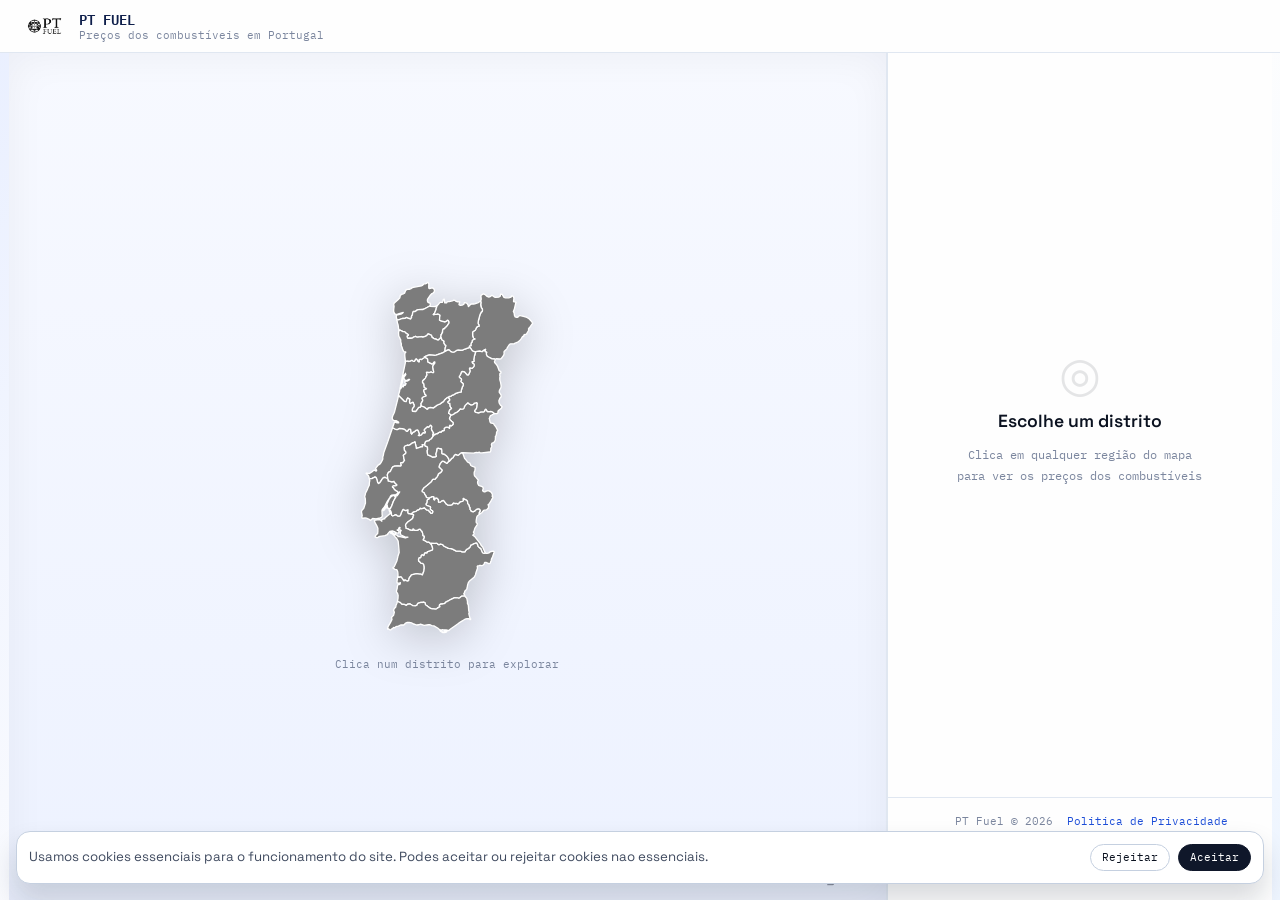
==== index.html @ a6dcde68 "feat: enhance panel title with additional metadata and improved layout" ====
<!DOCTYPE html>
<html class="no-js" lang="pt">

<head>
    <meta charset="utf-8" />
    <title>PT Fuel - Precos dos Combustiveis em Portugal</title>
    <meta name="description"
        content="Compara precos de combustiveis por distrito, concelho, marca e tipo de combustivel em Portugal. Dados oficiais, filtros rapidos e pesquisa simples." />
    <meta name="keywords"
        content="precos combustiveis portugal, gasoleo, gasolina, GPL, postos de abastecimento, distritos portugal" />
    <meta name="author" content="PT Fuel" />
    <meta name="viewport" content="width=device-width, initial-scale=1" />
    <meta name="robots" content="index,follow,max-image-preview:large" />
    <link rel="canonical" href="https://ptfuel.pt/" />

    <meta property="og:type" content="website" />
    <meta property="og:locale" content="pt_PT" />
    <meta property="og:title" content="PT Fuel - Precos dos Combustiveis em Portugal" />
    <meta property="og:description"
        content="Pesquisa e compara precos de combustiveis em Portugal por distrito, concelho, marca e tipo de combustivel." />
    <meta property="og:url" content="https://ptfuel.pt/" />
    <meta property="og:site_name" content="PT Fuel" />
    <meta property="og:image" content="https://ptfuel.pt/img/logo.png" />
    <meta name="twitter:card" content="summary_large_image" />
    <meta name="twitter:title" content="PT Fuel - Precos dos Combustiveis em Portugal" />
    <meta name="twitter:description"
        content="Compara precos de combustiveis em Portugal com filtros por distrito, concelho, marca e tipo." />
    <meta name="twitter:image" content="https://ptfuel.pt/img/logo.png" />

    <link rel="manifest" href="site.webmanifest" />
    <link rel="apple-touch-icon" href="icon.png" />
    <link rel="icon" type="image/png" sizes="32x32" href="img/logo.png" />
    <link rel="shortcut icon" href="img/logo.png" />
    <!-- Place favicon.ico in the root directory -->

    <link rel="stylesheet" href="css/normalize.css" />
    <link rel="stylesheet" href="css/main.css" />
    <link rel="stylesheet" href="css/app.css" />
    <link rel="preconnect" href="https://fonts.googleapis.com">
    <link rel="preconnect" href="https://fonts.gstatic.com" crossorigin>
    <link
        href="https://fonts.googleapis.com/css2?family=Space+Grotesk:wght@400;500;600;700&family=IBM+Plex+Mono:wght@400;500;600&display=swap"
        rel="stylesheet">
    <meta name="theme-color" content="#0f172a" />

    <script type="application/ld+json">
        {
            "@context": "https://schema.org",
            "@type": "WebSite",
            "name": "PT Fuel",
            "url": "https://ptfuel.pt/",
            "inLanguage": "pt-PT",
            "description": "Comparador de precos de combustiveis em Portugal"
        }
    </script>

    <!-- Google AdSense -->
    <script async src="https://pagead2.googlesyndication.com/pagead/js/adsbygoogle.js?client=ca-pub-1601336674013871"
        crossorigin="anonymous"></script>

    <!-- Google Analytics 4 -->
    <script async src="https://www.googletagmanager.com/gtag/js?id=G-LFE3L60B2Q"></script>
    <script>
        window.dataLayer = window.dataLayer || [];
        function gtag() { dataLayer.push(arguments); }
        gtag('js', new Date());
        gtag('config', 'G-LFE3L60B2Q');
    </script>

    <!-- SEO: Additional Meta Tags -->
    <meta name="language" content="Portuguese" />
    <meta name="revisit-after" content="7 days" />
    <meta name="og:type" content="website" />
    <meta name="apple-mobile-web-app-capable" content="yes" />
    <meta name="apple-mobile-web-app-status-bar-style" content="black-translucent" />

    <!-- Performance: DNS Prefetch -->
    <link rel="dns-prefetch" href="https://www.google-analytics.com" />
    <link rel="dns-prefetch" href="https://pagead2.googlesyndication.com" />
</head>

<body>
    <!-- WebApp -->


    <div class="container">
        <header class="site-header">
            <img class="brand-logo" src="img/logo.png" alt="PT Fuel">
            <div class="site-identity">
                <span class="site-name">PT FUEL</span>
                <span class="site-sub">Preços dos combustíveis em Portugal</span>
            </div>
        </header>
        <div id="app">

            <div id="tuga">


                <svg id="meuSVG" baseProfile="tiny" fill="#7c7c7c" stroke="#ffffff" stroke-linecap="round"
                    stroke-linejoin="round" stroke-width="1" version="1.2" viewBox="615 0 580 277"
                    xmlns="http://www.w3.org/2000/svg">
                    <path
                        d="M894.4 192.8l-0.2 0.5-0.4-0.3 0.1-0.4 0.3 0 0.2 0.2z m11.5-14.5l1.6 0.3 0.3 0.2 0.1 0.5-0.5 0.8 0.1 0.3-0.1 0.7-0.3 0.5-0.7 0.7-3.3 2.4-1.4 1.8 0 0.9 0.2 0.3 0.1 0.4 0.2 1.3 1.2 0.1 1.5 0.9 1.2 0.2 1 0.3 0.2-0.1 0.1-0.3-0.2-0.6 0.2-0.1 0.3 0 0.3 0.2 0.1 0.3 0.6 0.5 0.5 0.1 1.2 0 0.5-0.2 1-0.6 0.7-0.2 0.3 0.2 0.8 1 0.5 0.5 0.2 0.3 0.1 0.5 0.5 1.4 0 0.3-0.1 0.2 0 0.3 0.2 0.3 0.5 0.2 0.3 0.2 0.2 0.4-0.1 0.9-0.7 1.2 0 0.4 0.3 0.1 0.8 0.3 0.6 0.5 0.8 0.5 0.8 0.2 0.3-0.1 0.8 0.3 1.5 1.2 0.9 2.1 0.3 1.3 0 0.8-0.2 0.6-1.4 0.4-0.7 0.3-1.4 0.4-0.3 0.1-0.1 0.6-0.3 0.4-1.4-0.1-0.3 0.3-0.2 0.3 0 0.4-0.3 0.9-0.2 0.1-0.4-0.1-0.2-0.2-0.4-0.2-0.3 0.1-0.3 0.2-0.2 0.1-0.1 0.3-0.1 0.7-0.2 0.5-0.2 0.3-0.2 0.1-0.5-0.2-0.2 0-0.3 0.4-0.4 1.3 0.1 0.6 0.2 0.5 0.8 0.6 0.6 0.7 0.5 0.3 0.5 0.1 0.5 0 0.5 0.4 0.3 0.5 0.3 1.1 0.1 1.5-0.3 2.2-0.5 1.4-0.1 0.3-0.6 1.4-1.1-0.6-0.2-0.1-1.1 0-1.7-0.3-3.6 0.7-0.6 0.3-0.4 0.4-0.3 0.7-0.7 0.7-0.2 0.4-0.4 1.1-0.1 0.8-0.2 0.3-0.7 0.3-0.4-0.1-0.7-0.3-0.6-0.4-0.3 0-0.3 0.1-0.3 0.5-0.2 0-0.2-0.2-0.4-0.7-1-1.3-0.4-0.6-0.7-0.3-0.6 0.3-0.3 0.2-0.3 0-0.2-0.2-0.2-0.3-0.4-0.4 0.2-0.9-0.1-1.7-0.2-1.2-0.7-1.3-1.3-0.2-1.6-1 0.2-0.5 0.6-0.3 0.3-0.3 2-4.5 0.8-3.6 0.9-2.7-0.2-2.7-0.3-3.2-0.3-2.8-1.1-2-1-1.1-1.2-1.5-1.5-1.2-1.1-0.4 0.6-0.7 0.9 0.4 1.5 1.3 1.8 0.6 0.9 0.5 0 0.7 1.7-0.1 4 1.1 2-0.6-1.2-0.1-1.1-0.2-2.9-1.4-0.3-0.5-0.3-0.7 0-0.7 0-0.6 0.2-0.5 0.4-0.2 0-0.4-0.6-0.2-0.4-0.6-0.1-0.7 0.3-0.6-0.7-0.1-0.7 1.6-0.8 0.3 0 0.3 0.8 0.1 0.5 0.7 0 0.9-0.4 0.4-0.9-0.1-0.8-0.2-1.4-0.8-1.5-0.5-2 0.4-1.8 2 0.3 0.3-2.2 0.9-3.9 0.5-0.8 0.3-0.6 0.5-0.8 0.2-1-0.3-0.2 0-0.1-0.3 0-0.4 0.1-0.3 0.5-0.6 1.2-1.2 0.2-1.6 0-2.4-1-2.3-1.2-2-0.5-1.5 0.7-0.4 1.8-0.2 1.7-0.2 0.9 0.5 0.4 0.6 0.2 0-0.2-1 0.6-0.3 1.2-0.4 0.6 0 0-0.4 0.6-0.7 0.7-0.6 1.1-0.9 1.4-1.2 0.4-0.4 0.2 0 0.4-0.2 0.4 0.1-0.1 0.6 0.2 0.8 0.4 0.3 0.3 0.2 0.5-0.1 0.8-0.3 0.4-0.3 0.7-0.1 0.4 0 0.3 0.2 0.4 0.5 1.1 0.4 0.3 0 0.7-0.2 0.6-0.8 0.1-0.4 0.5-1.4 1.1-2.3 0.3-0.1 1 0.6 1.1 0.4 0.7-0.4 0.7-0.3 0.2 0.1-0.1 1.4 0 0.4 0 0.5 0.5 0.5 0.5 0.1 0.3 0 1.1 0.2z"
                        id="Setúbal" name="Setúbal">
                    </path>
                    <path
                        d="M913.7 95.4l-0.4 0.4 0 0.4-0.4 0.6-0.9 0-0.3 0.1-0.3 0.4-0.2 0.4-0.9 1.1-0.2 0.5-0.7 0.6-2.3-0.2-0.3-0.4 0-0.3 0-0.5 0.1-0.5 0.3-0.8 0.2-0.3 0.5-0.5 0.1-0.1 0.2-0.8 0-0.3 0-0.4-0.5-0.9-0.2-1-0.4 0-0.7 0.3-0.6 0.4-0.4 0.2-0.3-0.1-0.3-0.4-0.1-0.9 0-0.5 0.2-1.3-1.5-1.1-0.9 1.4-0.1 0.8-0.3 0.6-1.4-0.2-4.4-4.5 0-0.1 0.1-0.7 0.7-2.4 0.5-3.1 0.4-0.3 0 1.1 0 0.4 0.8-1.4 0.5-0.5 0.6 0.4 0.2 0 0-0.3-0.2-0.5-0.1-0.3 0.1-0.3 0.4-0.2 0.2 0.1 0.2 0.3 0.2 0.1 0.4-0.1 0.3-0.4 0.5-0.9-0.7-0.4-0.3-0.6 0.1-0.6 0.7-0.2 1-0.1 0.7-0.3 0.6-0.4 0.6-0.6-0.7 0-1 0.5-1.2 0.3-0.9-0.4-0.3-0.4-0.3-1.5 1.5-2.1-0.4-1.1 0 0.8-0.3 0.8-0.3 0.2-0.2-0.7-0.5 1-0.5 1.4-0.2 1.5-0.1 1.3-0.2 0.8-0.4 1.2-0.6 1.2-0.5 0.6 3.8-18 0-1.2 0.4-0.1 1.8-0.2 0.6 0.4 1.3-0.4 0.6-0.5 0.5 0 0.3 0.2 0.4 0.3 0.5 0.3 0.4 0 0.3-0.2 0.3-0.7 0.2-0.3 0.7-0.8 0.8 0.8 0.5 0.9 0.7 0.6 0.3 0 0.1-0.2 0-0.4-0.2-0.3 0-0.6 1-0.5 0.8 0.3 2-1.4 0.1-0.1 0.2-0.6 2.4 1.6 0.2 0.8 0 0.4 0 1.1 3 1.5 0.4 0 0.6-0.1 0.3-0.7 0.2-0.3 0.5-0.4 0.3 0 0.1 0.2 0 0.4 0 0.3-1.3 1.8-0.2 0.6-0.1 0.6 0 0.3 0.2 0.7 0.2 1.4 0.3 1 0 0.6-0.2 0.3-0.3 0.1-0.4 0-0.6-0.4-0.4-0.1-0.4 0-0.7 0.3-0.5 0.1-0.5 0-0.3-0.2-1.2 0.1 0.4 1.7 0 0.3-0.4 0.6-0.8 1.7-0.9 1-1 0.8-0.3 0.7 0 0.4 0 0.4 0.2 0.3 0.6 0.6 0.2 0.4 0.1 0.4 0.1 1.5 0.2 0.7 0.2 0.1 0.7 0.3 0.7 0.6-1.6 0.6-0.3 0.3-0.2 0.4 0 0.3 0.5 1.2 0.2 0.9 0.2 0.4 0.6 0.5 0.4 0.8-2.2 0.9-0.9 0.7 0 0.3 0 0.4 0.4 0.7 0 0.7-0.2 0.4-1.1 1.8 0.2 1.6z"
                        id="Aveiro" name="Aveiro">
                    </path>
                    <path
                        d="M922.6 118.9l-0.8 1.5-0.4 0.4-0.4 0.2-0.7 0.3-0.3 0.4-0.3 0.4-0.3 0.3-0.4-0.1-1.7 0.5-0.5 0.6 0 0.5-0.2 0.2-0.3 0.5 0 0.3 0.2 0.5-1.7-0.1-0.3-0.1 0 0.2 0.1 0.4 0.1 1-0.2 0.1-0.8-0.1-0.8 0.4-0.5 0.1-1.7 0.6-0.7 0.3-0.2-0.6 0-0.4-0.3-1.2-0.1-0.6-0.5-2.2-0.6 0.2-0.6 0.4-0.3 0.1-0.6 0.1-1.9 1.5-0.8 0.3-0.4 0.1-0.8-0.2-1.8 0.8-0.4 0.8 0 0.4 0.1 1 0 0.6 0.1 0.4 0.6 0.5 0.3 0.4 0.2 0.8-0.2 0.5-0.3 0.3-0.7 0.5-0.8 0.7 0.3 1.6 0.1 0.9 0.5 1.4-0.3 0.4-1 1.4-0.3 0-0.4 0.1-0.4-0.2-0.3 0-0.1 0.2-0.1 0.4 0.1 0.4 0.3 0.7-0.1 0.6-0.6 0.4-1.9-0.2-2.6 0.2-1.2 0.5-0.5 0.6-1.3 2.6-0.4 0.5-0.3 0.2-0.8 0.2-0.8 1.5-0.2 0.6 0.2 1 0.1 1.6-1.1-0.2-0.7-0.4-0.6-0.1-0.5 0.1-0.6 0.4-0.9 1-0.9 1.6-0.8 1-0.8 0.6-0.7-0.6-0.9-3.1-0.3-0.6-0.3-0.4-0.3-0.2-0.2 0.1-0.5-0.1-0.3 0.2-1.7 1-1.5 0-0.4 0.1-0.3-1.2-0.4-1.1-1.5-1.5-0.3-0.5 0.5-0.1 1.8 0.5 2.9-2 0.7-0.6 0.8-0.1 0.5 0.6 0.5 0.1 0.4-0.5-0.3-0.6-0.6-0.7 0.6-1 0.9-1.1 0.3-0.5 1.9-1.3 0.6-0.9 0.4-0.8 0.8-1.5 0.1-0.9-0.1-1 0.5-1.4 0.3-1.9 3.1-8.5 3.6-10.6 1.3 0.6 0.3 0.2 0.6 0.3 1.3 0.3 0.4-0.1 0.4-0.3 1-0.5 2 0.2 0.8 0.1 0.9 0.2 0.4 0.3 0.7 0.6 0.4 0.6 0.4 0.2 0.4-0.1 0.3-0.2 0.6-1 0.6-0.4 0.5 0 0.3 0.1 0.3 0.3 0.2 1.2 0.1 0.5 0 0.8 0.1 0.4 0.3 0.5 0.3-0.3 0.7-0.9 1.1-0.6 1.3-1.1 0.8 0 0-0.2 0.4 0 0.3 0.2 0.5 1.2 0.4 1 0.2 0.6-0.1 0.5-0.2 0.3-0.5 0.4 0.6 0.1 1.6-0.6 1.4-1.6 0.4-0.1 0.7 0.3 0.3 0 0.2-0.3 0.1-0.4-0.1-0.3-0.7-0.7-0.1-0.6 0.7-1 1.7-1.5 1.1 0.4 1.3-1.6 0.7 0.5 0.4 0.7-0.3 1.5 0.2 0.9 1.6 2.7-0.4 0.3-0.2 0.3-0.2 0.5 0.2 0.5-0.1 0.7z"
                        id="Leiria" name="Leiria">
                    </path>
                    <path
                        d="M920.5 19.3l-0.2 0-0.5 0-3.8 2.1-0.9 0.4-3.5 0.1-0.6 0.2-0.6 0.2-0.3 0.2-0.7 0.6-0.6 0.3-0.7-0.1-0.5 0.2-0.3 0.3-0.2 0.8-0.1 0.8-0.2 0.8-0.4 0.4-0.2 0.6 0.1 0.6-0.7 1.3-0.6-0.2-0.4-0.2-0.8-0.1-1.2-0.5-0.3-0.2-0.7 0.6-0.3 0.1-2.1 0.1-2.9 1.1-0.3 0-1-0.1 0-0.7-0.4-1 0-1.2 0.1-0.6 0.9-0.3 2.4-0.5 0.7-0.3 0.7-0.5 0.5-0.5-4.4 1.3-0.9 0.2-0.5-0.1-0.8-0.5-0.7-1.7 0-1.5 0.3-2.4-0.3-1.5 0.2-0.6 0.3-0.5 2.8-2.4 1.4-1.5 0.4-2 0.5-0.3 0.9-0.5 1-0.3 0.8-0.5 0.3-0.6 0.4-1.1 0.4-0.6 0.7-0.5 0.7-0.1 1.4-0.1 0.7-0.3 1.4-0.9 0.8-0.3 6.1-1 0.7-0.4 1-0.9 0.4-0.2 0.3-0.1 0.6 0 0.8-0.3 1.2-0.9 0.3 0.5 0.4 0.8-0.1 2.3 0.1 0.9 0.5 0.4 0.6-0.2 0.7-0.3 0.8-0.1 0.8 0.4 0.6 0.6 0.3 0.7-0.1 1-0.4 0.7-0.6 0.5-1.2 0.7-1.1 1.2-1.6 2.3-0.4 0.9 0 1 0.4 1 1.5 0.6 0.3 0.4 0 0.7-0.1 1.3z"
                        id="Viana do Castelo" name="Viana do Castelo">
                    </path>
                    <path
                        d="M962.7 208l0.6 0.5 0.6 0 1-0.2 1-0.4 0.5-0.7 0.3 0.1 1-0.4 1.1-0.1 0.7 0.5-0.4 1.5-0.3 0.7-0.6 1.7-0.7 1.5-0.4 1.6-0.3 0.6-0.4 1.2-1 0.2-2.2-1-0.7 0-0.4 0.3-0.3 1.1-0.5 0.5-0.3 0.2-0.5 0.2-0.5 0.2-0.5 0-0.5-0.2-0.5 0-0.4 0.3-1.3 0.2-0.3 0.3 0.1 0.4 0.1 0.5 0 0.5-0.2 0.9-0.9 2.4-0.4 1.7-1.1 2-3.7 3.1-0.7 1-0.5 1.5-0.4 2.4-0.2 0.8-0.2 0.4-1.1 1.1-0.4 0.3 0.1 0.3-0.1 0.7-0.6 0.7 0 0.5 0.3 0.1 0.2 0.6 0.1 0.7-1 0.2-1.1 0-0.8 0.5-0.8 0.7-0.5 0.3-0.3 0.1-0.3-0.1-0.5-0.1-0.3-0.1-2-0.1-3.2 1.4-1.2 0.8-0.2 0-0.7 0.4-0.6 0.2-0.1 0.3-0.6 0.1-0.6 0.5-0.1 0.3-0.2 0.3-0.6 0.3-1.1 0.2-0.5 0-1.3 0.2-0.5 0.4-0.2 0.3 0 0.3 0.4 0.7 0 0.2-0.3 0.1-1.4 0.8-0.9 0.7-0.6 0.2-0.4 0-1.5-0.1-0.8 0-1.3-0.4-2.8-2.1-0.6-0.3-0.5-0.5-0.1-0.3-0.1-0.8-0.3-0.5-1-0.3-0.7 0.1-0.3 0.2-0.4-0.1-0.5 0-0.8 0.2-1.6 0.6-0.4 0.5-0.1 0.3-0.2 0.5-1.3 0.6-1.8-0.3-0.5-0.2-1.6-1-0.4 0-1.6 0.2-0.3 0.2-0.4 0.5-0.2 0.2-0.4-0.1-0.2-0.2-1.1-0.5-1.6 0-0.3-0.2-0.7-0.8-0.7-0.5-0.6-0.2-0.8-0.5-0.4-0.3 0.4-2 0.1-2.3-0.3-1.2-0.4-0.8-0.5-0.6-0.1-0.7 0.6-2.2 0.1-1.4 0.4-1.3 0.5-0.2 1.2-0.2 0.2-1.2-0.4 0.1-0.9 0.2-1 0.1-0.3-0.9 0.3-2.6 0.3-1.8 0.4 0.4 0.2 0.3 0.2 0.2 0.3 0 0.3-0.2 0.6-0.3 0.7 0.3 0.4 0.6 1 1.3 0.4 0.7 0.2 0.2 0.2 0 0.3-0.5 0.3-0.1 0.3 0 0.6 0.4 0.7 0.3 0.4 0.1 0.7-0.3 0.2-0.3 0.1-0.8 0.4-1.1 0.2-0.4 0.7-0.7 0.3-0.7 0.4-0.4 0.6-0.3 3.6-0.7 1.7 0.3 1.1 0 0.2 0.1 1.1 0.6 0.6-1.4 0.1-0.3 0.5-1.4 0.3-2.2-0.1-1.5-0.3-1.1-0.3-0.5-0.5-0.4-0.5 0-0.5-0.1-0.5-0.3-0.6-0.7-0.8-0.6-0.2-0.5-0.1-0.6 0.4-1.3 0.3-0.4 0.2 0 0.5 0.2 0.2-0.1 0.2-0.3 0.2-0.5 0.1-0.7 0.1-0.3 0.2-0.1 0.3-0.2 0.3-0.1 0.4 0.2 0.2 0.2 0.4 0.1 0.2-0.1 0.3-0.9 0-0.4 0.2-0.3 0.3-0.3 1.4 0.1 0.3-0.4 0.1-0.6 0.3-0.1 1.4-0.4 0.7-0.3 1.4-0.4 0.2-0.6 0-0.8-0.3-1.3-0.9-2.1 0.1-0.5 3 0.1 0.8-0.1 0.6 0.1 0.2 0.1 0.5 0.5 0.4 0.3 0.4 0.1 0.3 0 0.9-0.5 0.8 0.2 1.1 0.5 0.9 1 3.4 1.6 2 0.2 1.1 0.4 2.5 1.4 0.6 0.2 2.6 0 0.7 0.2 0.9 0.3 1.8 0 0.5-0.1 0-0.3 0.6-0.9 0.6-0.7 1.2-0.5 0-0.2 0.7-0.3 0.1-0.3 0.4-0.3 0.3-0.4 0.2-0.5 0.1-0.7 1.2-0.4 1.3-0.7 0.6-0.1 1-0.4 0.6 0 0.2 0.6 0.5 0.7 0.1 0.4 0.2 0.7 0.2 0.4 0.8 0.8 1 0.5 0.2 0.2 0.2 0.7 0.5 1.1 0.1 0.3 0.3 0.7 0.4 0.4 0.4 0.3 0.6 0.1 0.4-0.1 0.4-0.3z"
                        id="Beja" name="Beja">
                    </path>
                    <path
                        d="M958.4 178.4l-1.8 1.4-0.4 0.9-0.1 0.4-0.3 1.7-0.1 1.2 0.1 0.9 0.2 0.3 0.5 0.3 0.1 0.4-0.2 0.7-1.6 2.5-0.8 2.5-0.4 0.6 0.5 0.7 0 0.6-0.4 0.5-0.6 0.6 0.6 0.3 1.1 0.9 4.2 5.4 0.2 0.3 0.2 0.7 0.2 0.3 0.3 0.3 0.6 0.5 0.2 0.2 1.7 4.1 0.3 0.4-0.4 0.3-0.4 0.1-0.6-0.1-0.4-0.3-0.4-0.4-0.3-0.7-0.1-0.3-0.5-1.1-0.2-0.7-0.2-0.2-1-0.5-0.8-0.8-0.2-0.4-0.2-0.7-0.1-0.4-0.5-0.7-0.2-0.6-0.6 0-1 0.4-0.6 0.1-1.3 0.7-1.2 0.4-0.1 0.7-0.2 0.5-0.3 0.4-0.4 0.3-0.1 0.3-0.7 0.3 0 0.2-1.2 0.5-0.6 0.7-0.6 0.9 0 0.3-0.5 0.1-1.8 0-0.9-0.3-0.7-0.2-2.6 0-0.6-0.2-2.5-1.4-1.1-0.4-2-0.2-3.4-1.6-0.9-1-1.1-0.5-0.8-0.2-0.9 0.5-0.3 0-0.4-0.1-0.4-0.3-0.5-0.5-0.2-0.1-0.6-0.1-0.8 0.1-3-0.1-0.1 0.5-1.5-1.2-0.8-0.3-0.3 0.1-0.8-0.2-0.8-0.5-0.6-0.5-0.8-0.3-0.3-0.1 0-0.4 0.7-1.2 0.1-0.9-0.2-0.4-0.3-0.2-0.5-0.2-0.2-0.3 0-0.3 0.1-0.2 0-0.3-0.5-1.4-0.1-0.5-0.2-0.3-0.5-0.5-0.8-1-0.3-0.2-0.7 0.2-1 0.6-0.5 0.2-1.2 0-0.5-0.1-0.6-0.5-0.1-0.3-0.3-0.2-0.3 0-0.2 0.1 0.2 0.6-0.1 0.3-0.2 0.1-1-0.3-1.2-0.2-1.5-0.9-1.2-0.1-0.2-1.3-0.1-0.4-0.2-0.3 0-0.9 1.4-1.8 3.3-2.4 0.7-0.7 0.3-0.5 0.1-0.7-0.1-0.3 0.5-0.8-0.1-0.5-0.3-0.2-1.6-0.3 1.9-1.6 1.7-0.4 0.4-0.3 0.9-0.8 0.4-0.1 0.4 0 0.5-0.2 0.4-0.4 0.2-0.6 0.2 0 0.7 0.3 0.6 0 0.4-0.2 0.6 0.1 0.3-0.1 0.2-0.5 0.3 0 0.2 0.2 1.1 1.1 0.4 0.3 1.2 0.2 0.4 0.2 0.3 0.3 0.3 0.8 0.4 0 0.2 0.1 0.3 0.6 0.1 0.3 0.7 0.3 0.7-0.6 0.2-0.7-0.1-0.5-0.2-0.3-0.7-0.2-0.6-0.7-0.3-0.4 0-0.4 0.2-0.9-0.2-0.4-0.1-0.1-0.5-0.1-2.1-0.9-0.6-0.5 0-0.4 0.1-0.3 0.5-0.6 0.1-0.5 0.1-0.5 0-0.9 0.2-0.4 0.1-0.3 0.8-0.1 0.2-0.2 0.4-0.7 0.8-0.7 0.6-0.2 0.3-0.2 0.3-0.1 1.1-0.1 0.6 0.3 0 0.2-0.1 0.4-0.1 0.6 0.1 0.7 0.3 0.3 0.2-0.1 0.1-0.3 0-0.3 0.2-0.4 0.5-0.2 0.6-0.1 0.3 0.1 0.3 0.2 0.9 0.9 0.1 0.4 0 0.8 0 0.6 0.1 0.1 1 0.1 0.3-0.1 0.6-0.4 0.3-0.3 0.6-0.4 0.9-0.2 0.4 0.4 1.8 2.4 1.1 0.8 0.5 0.1 0.7-0.1 0.9 0.1 1.3-0.5 0.3-0.4 0.7-0.8 0.3 0 0.6 0.4 0.3 0.1 0.4-0.2 0.4 0 0.4 0 0.9 0.4 0.5-0.2 0.2-0.2 0.5-0.7 0.5-0.5 0.6-0.2 0.8-0.2 0.6-0.2 0.4-0.3 0.2-0.3 0-0.4-0.5-0.6 0.6-0.4 0.3 0 0.2 0.5 1.6 0.6 0.7 0.7 0.2 0.5 0.1 0.8 0.1 0.3 0 0.6 0.9 0.8 0.3 1 0.1 0.7 0.6 0.8-0.2 0.8 0.2 0.4 0.6 1 0.3 0.3 0.6 0.3 0.7 0 0.2 0.1 0.6-0.2 0.8-0.8 0.9-0.8 1.1-0.4 0.8 0 0.4 0.2 0.5 0.4 0.1 0.3 0.1 0.7-0.1 0.3-0.6 1-0.1 0.2 0 0.5 0.3 0.4z"
                        id="Évora" name="Évora">
                    </path>
                    <path
                        d="M933.2 268.4l-0.8 0.5-1 0.3-1.1-0.1-0.9-0.3 0-0.4 2 0.3 0.8-0.3 1-1 0.2 0.7-0.2 0.3z m-0.8-0.6l-0.6 0.2-0.4-0.5 0.3 0 0.4-0.1 0.3 0.4z m-36.9-22.8l0.4 0.3 0.8 0.5 0.6 0.2 0.7 0.5 0.7 0.8 0.3 0.2 1.6 0 1.1 0.5 0.2 0.2 0.4 0.1 0.2-0.2 0.4-0.5 0.3-0.2 1.6-0.2 0.4 0 1.6 1 0.5 0.2 1.8 0.3 1.3-0.6 0.2-0.5 0.1-0.3 0.4-0.5 1.6-0.6 0.8-0.2 0.5 0 0.4 0.1 0.3-0.2 0.7-0.1 1 0.3 0.3 0.5 0.1 0.8 0.1 0.3 0.5 0.5 0.6 0.3 2.8 2.1 1.3 0.4 0.8 0 1.5 0.1 0.4 0 0.6-0.2 0.9-0.7 1.4-0.8 0.3-0.1 0-0.2-0.4-0.7 0-0.3 0.2-0.3 0.5-0.4 1.3-0.2 0.5 0 1.1-0.2 0.6-0.3 0.2-0.3 0.1-0.3 0.6-0.5 0.6-0.1 0.1-0.3 0.6-0.2 0.7-0.4 0.2 0 1.2-0.8 3.2-1.4 2 0.1 0.3 0.1 0.5 0.1 0.3 0.1 0.3-0.1 0.5-0.3 0.8-0.7 0.8-0.5 1.1 0 1-0.2 0.4 0.5 0.3 0.4 0.6 0.5 0.3 0.3 0.2 1 0.3 1.2 0.1 1.1-0.1 0.6 0.7 1.5 0.3 4 0.4 1.7-0.3 0.7 0.2 1.1 0.6 2.2 0.3 0.7 0.3 0.1 0 0.3-0.3 0.3-0.7-0.5-0.8-0.2-0.9 0-0.9 0.1-0.9 0.3-1.6 1.1-0.6 0.3-2.4 1.5-0.3 0.4-6 4.1-1.3 1.2-0.6 0-0.6-0.3-0.8-0.1-2.5-0.1-0.7-0.2-0.3 0.5-0.5 0-0.8-0.5 0.3 0.6 0.2 0.3 0 0.4-0.9-1.3-1.4-1.2-2.8-1.6-1.7-0.3-1.2-0.6-1.4 0-3.2 0.5-2.8-1-1.2 0.5-1.8 0.2-1.7-0.6-0.1 0.1-2.1-1.2-1.7-0.3-1.8 0.1-0.6 0.2-0.5 0.4-1.3 1.3-2.4 0-0.5 0.2-1.1 0.6-0.5 0.3-0.6 0-0.9 0.2-0.9 0.8-0.8-0.3-0.7 0.7-0.3 0.3-0.4 0.1-0.8 0.7-0.4 0.2-0.6-0.2-0.5-0.5-0.4-0.3-0.6 0.3 0.3-1.4 0.2-0.7 1.7-2.8 1.2-2.5-0.4-1.5 0.7-0.7 0.9-0.9 0.6-2.3-0.6-1.6 0.6-1.3 1.1-1.2 0.2-1.3 0.7-1.6 0.4-1.6z"
                        id="Faro" name="Faro">
                    </path>
                    <path
                        d="M885.6 174.9l-0.7 0.8-0.3-0.1 0.4-0.9 0.4-0.7 0.4-0.5 0.6-0.5 0 0.3-0.2 0.8-0.6 0.8z m2.1-1.4l-0.6 0.2-0.3-0.4 0.2-0.7 0.3-0.2 0.3 0.2 0.2 0.4-0.1 0.5z m-0.7-1.7l-0.3 0.3 0.1-0.8 0.3-0.8 0.2 0.3-0.3 1z m3.9 6l-0.4-0.1-0.4 0.2 0-0.3-0.4-0.7-0.5-1-0.2-1.1 0.3-0.8-0.9 0.1-0.5-0.8-0.2-1.3-0.3-1.2 1.6-3.6 1.1-1.6 1.4-1.1 0.8-0.2 1.7-0.1 0.7-0.3 1.5-1.1 0 0.3-0.3 0.3-0.8 1-1.5 0.4 0.1 0.4 0.5 0.4-0.8 1.1-0.2 0.6-0.4 0.5-0.4 0.8-1.4 3.8-0.6 1.1-0.2 0.4-0.6 0.6 0 0.7 0.7 0.8 0.3 0.6 0.3 1.2z m-2.9-26.8l0.5 1.3-0.1 0.7 2.8 0.8 1.6-0.5 0.3 0.8 2 2-0.5 0.5-0.7 0.2-1.2-0.1-0.4 0.2-0.6 0.4 0 0.3 0.2 0.3 0.6 0.3 0.3 0.7 0.2 0.3 1.1 1.1 0.3 0.2 0.8 0.3 0.2 0.2 0.4 0.5 0.3 0.7-1.8 1.3-3.4 0.4-0.5 0.4-0.8 1.5-1.9 2.8-2.2 4.4-1.3 1.4-0.4 0.7-0.2 0.8 0.1 1 0 1.7 0.2 1.2-0.6 1.2-2 0.6-2.2 0.4-2.6-0.2-0.8 0.6-0.7 0.8-1.5-0.9-1.8-0.8-1-0.1-1.7 0.2-0.8-0.3 0.1-1 0.2-0.9-0.5-2.2 0-1.1 0.2-0.5 0.5-0.5 1-1.1 1.3-4.1-0.1-3.1-0.5-1.9 0.4-1.2 0.2-1.3 1.5-2.9 0.5-1.4 0.9-1.8 0.1-2 0.3-1.6-0.3-1.3 0.4-0.1 1.5 0 1.7-1 0.3-0.2 0.5 0.1 0.2-0.1 0.3 0.2 0.3 0.4 0.3 0.6 0.9 3.1 0.7 0.6 0.8-0.6 0.8-1 0.9-1.6 0.9-1 0.6-0.4 0.5-0.1 0.6 0.1 0.7 0.4 1.1 0.2z"
                        id="Lisboa" name="Lisboa">
                    </path>
                    <path
                        d="M945.3 131.5l0.3 0.7 1.3 3.6 0.7 0.7 1.2 1.6 0.6 0.6 1.4 0.7 0.3 0.5 0.4 1.1 0.6 0.5 0.9 0.4 1.6 0.5 0.3 0.5 0 1.1-0.2 1.2-0.3 0.7-0.2 0.7 0 1.2 0.2 1.1 0.3 0.6 0.7 0.6 2 2.4-0.5 0.9-0.1 1.1 0.3 1 0.6 0.9 1 0.5 1.1 0.3 0.9 0.4 0.5 1-0.1 0.5-0.4 1 0 0.5 0.4 0.4 0.6 0.3 0.6 0.1 0.5-0.2 1-0.6 1-0.1 1.1 0.3 0.9 0.6 0.6 0.6 0.6 1 0.2 1-0.3 0.8 0.5 0.4 0.1 0.5-0.3 0.5-0.3 0.5-1.4 2.6-0.9 1.3-0.8 0.7 0.5 1-0.2 0.8 0.1 0.7-0.4 0.2-0.4 0.4-0.5 0.5-0.7 0.3-1.8 0.4-0.4 0.4-0.2 0.4-0.6 0.7-0.6 0.5-0.6 0.3-0.6 0.5-0.3-0.4 0-0.5 0.1-0.2 0.6-1 0.1-0.3-0.1-0.7-0.1-0.3-0.5-0.4-0.4-0.2-0.8 0-1.1 0.4-0.9 0.8-0.8 0.8-0.6 0.2-0.2-0.1-0.7 0-0.6-0.3-0.3-0.3-0.6-1-0.2-0.4 0.2-0.8-0.6-0.8-0.1-0.7-0.3-1-0.9-0.8 0-0.6-0.1-0.3-0.1-0.8-0.2-0.5-0.7-0.7-1.6-0.6-0.2-0.5-0.3 0-0.6 0.4 0.5 0.6 0 0.4-0.2 0.3-0.4 0.3-0.6 0.2-0.8 0.2-0.6 0.2-0.5 0.5-0.5 0.7-0.2 0.2-0.5 0.2-0.9-0.4-0.4 0-0.4 0-0.4 0.2-0.3-0.1-0.6-0.4-0.3 0-0.7 0.8-0.3 0.4-1.3 0.5-0.9-0.1-0.7 0.1-0.5-0.1-1.1-0.8-1.8-2.4-0.4-0.4-0.9 0.2-0.6 0.4-0.3 0.3-0.6 0.4-0.3 0.1-1-0.1-0.1-0.1 0-0.6 0-0.8-0.1-0.4-0.9-0.9-0.3-0.2-0.3-0.1-0.6 0.1-0.5 0.2-0.2 0.4 0 0.3-0.1 0.3-0.2 0.1-0.3-0.3-0.1-0.7 0.1-0.6 0.1-0.4 0-0.2-0.6-0.3-1.1 0.1-0.3 0.1-0.3 0.2-0.6 0.2-0.8 0.7-1.8-0.5-0.5-0.5-0.3-0.8-0.2-0.5-0.5-0.4-0.2-0.4-0.3-0.9-0.3-0.4-0.5-0.2-0.9-0.5 0-0.8 1.2-1.9 0.5-0.5 2.2-1.6 2.4-2.2 0.9-0.8 0.5-1 0.5-0.5 0.4-0.2 0.7 0.2 0.6-0.2 0.3-0.2 0.3-0.5 1-1.1 0.5-0.9 0.2-0.4 0.2-0.7 0.2-0.3 1.9-1.3 0.8-1.2 0-0.3-0.2-0.4-0.6-0.5-1.6-1.6 0.8-2.3 0.9-1.2 0.7-0.7 0.5-0.2 0.8 0.2 1.6 0.9 0.6 0.6 0.4-0.2 0.8-1 0.2-0.2 0.9-0.5 0.6-0.6 0.5-0.8 0.7-0.7 0.7-0.3 0.3-0.4 0.4-0.8 0.5-0.8 0.6-0.5 0.9 0.1 0.7 0.3 0.7 0.1 0.9-0.7 0.5-0.5 0.7-0.5 0.8-0.2 0.4 0.1z"
                        id="Portalegre" name="Portalegre">
                    </path>
                    <path
                        d="M916.5 125.4l0.2 0.8 0.4 0.3 0.6 0.1 0.4 0.2 0.3 0.3 0.1 0.6 0 0.5 0.1 0.9-0.3 0.5 0 1 0.2 1.8 0.3 0.7 2.3 0.9 1 0.7 0.8 0 1.4-0.1 0.9-0.3-0.1-0.6-0.3-0.9 0-0.5 0.2-0.7 0.3-0.5 0.4-2.6 0.2-0.4 0.9-0.2 1.2 0.5 1 0 0.2 0.2 0.2 0.7 0.1 0.8 0 0.8 0 0.8 0.1 0.4 0.3 0.1 0.4 0.2 0.5 0 0.8 0.3 0.6 0.5 0.7 0.5 0.8 0.9 0.9 1.3 0.1 0.4 0.3 0.9 0.4 0.5-0.9 0.5-0.2 0.2-0.8 1-0.4 0.2-0.6-0.6-1.6-0.9-0.8-0.2-0.5 0.2-0.7 0.7-0.9 1.2-0.8 2.3 1.6 1.6 0.6 0.5 0.2 0.4 0 0.3-0.8 1.2-1.9 1.3-0.2 0.3-0.2 0.7-0.2 0.4-0.5 0.9-1 1.1-0.3 0.5-0.3 0.2-0.6 0.2-0.7-0.2-0.4 0.2-0.5 0.5-0.5 1-0.9 0.8-2.4 2.2-2.2 1.6-0.5 0.5-1.2 1.9 0 0.8 0.9 0.5 0.5 0.2 0.3 0.4 0.3 0.9 0.2 0.4 0.5 0.4 0.2 0.5 0.3 0.8 0.5 0.5 1.8 0.5-0.4 0.7-0.2 0.2-0.8 0.1-0.1 0.3-0.2 0.4 0 0.9-0.1 0.5-0.1 0.5-0.5 0.6-0.1 0.3 0 0.4 0.6 0.5 2.1 0.9 0.5 0.1 0.1 0.1 0.2 0.4-0.2 0.9 0 0.4 0.3 0.4 0.6 0.7 0.7 0.2 0.2 0.3 0.1 0.5-0.2 0.7-0.7 0.6-0.7-0.3-0.1-0.3-0.3-0.6-0.2-0.1-0.4 0-0.3-0.8-0.3-0.3-0.4-0.2-1.2-0.2-0.4-0.3-1.1-1.1-0.2-0.2-0.3 0-0.2 0.5-0.3 0.1-0.6-0.1-0.4 0.2-0.6 0-0.7-0.3-0.2 0-0.2 0.6-0.4 0.4-0.5 0.2-0.4 0-0.4 0.1-0.9 0.8-0.4 0.3-1.7 0.4-1.9 1.6-1.1-0.2-0.3 0-0.5-0.1-0.5-0.5 0-0.5 0-0.4 0.1-1.4-0.2-0.1-0.7 0.3-0.7 0.4-1.1-0.4-1-0.6-0.3 0.1-1.1 2.3-0.5 1.4-0.1 0.4-0.6 0.8-0.7 0.2-0.3 0-1.1-0.4-0.4-0.5-0.3-0.2-0.4 0-0.7 0.1-0.4 0.3-0.8 0.3-0.5 0.1-0.3-0.2-0.4-0.3-0.2-0.8 0.1-0.6-0.3-1.2-0.3-0.6-0.7-0.8 0-0.7 0.6-0.6 0.2-0.4 0.6-1.1 1.4-3.8 0.4-0.8 0.4-0.5 0.2-0.6 0.8-1.1-0.5-0.4-0.1-0.4 1.5-0.4 0.8-1 0.3-0.3 0-0.3 0.6-0.7 0.4-0.7-1.1 0.8-0.3-0.7-0.4-0.5-0.2-0.2-0.8-0.3-0.3-0.2-1.1-1.1-0.2-0.3-0.3-0.7-0.6-0.3-0.2-0.3 0-0.3 0.6-0.4 0.4-0.2 1.2 0.1 0.7-0.2 0.5-0.5-2-2-0.3-0.8-1.6 0.5-2.8-0.8 0.1-0.7-0.5-1.3-0.1-1.6-0.2-1 0.2-0.6 0.8-1.5 0.8-0.2 0.3-0.2 0.4-0.5 1.3-2.6 0.5-0.6 1.2-0.5 2.6-0.2 1.9 0.2 0.6-0.4 0.1-0.6-0.3-0.7-0.1-0.4 0.1-0.4 0.1-0.2 0.3 0 0.4 0.2 0.4-0.1 0.3 0 1-1.4 0.3-0.4-0.5-1.4-0.1-0.9-0.3-1.6 0.8-0.7 0.7-0.5 0.3-0.3 0.2-0.5-0.2-0.8-0.3-0.4-0.6-0.5-0.1-0.4 0-0.6-0.1-1 0-0.4 0.4-0.8 1.8-0.8 0.8 0.2 0.4-0.1 0.8-0.3 1.9-1.5 0.6-0.1 0.3-0.1 0.6-0.4 0.6-0.2 0.5 2.2 0.1 0.6 0.3 1.2 0 0.4 0.2 0.6 0.7-0.3 1.7-0.6 0.5-0.1 0.8-0.4 0.8 0.1 0.2-0.1-0.1-1-0.1-0.4 0-0.2 0.3 0.1 1.7 0.1z"
                        id="Santarém" name="Santarém">
                    </path>
                    <path
                        d="M928.6 42.8l-0.2 0.8-0.4 0.4-0.5 0.4-0.3 0.4-0.3 0.3-0.3 0.1-0.4 0-0.5-0.3-0.8-0.5-0.5 0.1-1.2-0.6-1.5-1.1 0.1-0.4-0.1-0.4-0.8-0.8-2-0.7-0.6 0.9-0.8 0.6-1.2 0.6-0.3 0-1 0.4-0.2 0-0.6-0.4-0.3-0.1-1.6 0.2-1.2 0.3-1-0.1-0.6-0.4-0.5 0-0.7 0.2-0.7 0.4-0.6 0.6-0.7 0.1-2.2 0-0.5 0.1-0.3-0.1-0.2-0.4-0.3-1.1 0.3-0.4 0.6-0.3 0.2-0.3-0.2-0.3-0.4-0.3-0.4-0.2-0.6-0.3-1.2-1.3-0.4-0.1-1-0.1-1.1-0.5-0.9-0.5-0.9 0 0-0.1-0.5-1.2-0.1-1.1-0.1-0.7-0.1-0.9-0.6-1.7-0.1-1.1-0.3-0.9 0-0.3 1 0.1 0.3 0 2.9-1.1 2.1-0.1 0.3-0.1 0.7-0.6 0.3 0.2 1.2 0.5 0.8 0.1 0.4 0.2 0.6 0.2 0.7-1.3-0.1-0.6 0.2-0.6 0.4-0.4 0.2-0.8 0.1-0.8 0.2-0.8 0.3-0.3 0.5-0.2 0.7 0.1 0.6-0.3 0.7-0.6 0.3-0.2 0.6-0.2 0.6-0.2 3.5-0.1 0.9-0.4 3.8-2.1 0.5 0 0.2 0 0 0.1 3.4 0.2 1.7-0.5 0.1 0.1-0.1 0.6-0.4 0.7-0.2 1.5-0.4 0.7-0.4 1.1-0.4 0.8-0.9 1.1 0.6 0 0.5-0.1 0.5-0.1 0.7 0 0.3 0 0.7-0.3 0.5 0.1 1.1 0.7 0.2 0.1 0.1 0.4-0.3 1.1-0.1 2.4 0.8 0.4 0.4 0.1 0.8 0.3 1.5 0.3 0.5 0.1 1.2-0.4 0.8-0.9 0.4 0.2 0.3 0.2 0.6 1.2-0.1 0.7-1.6 2.4-0.4 0.5-0.8 0.3-0.1 0.2-0.2 0.6-0.4 0.4-0.4-0.1-0.4 0.2-0.3 0.5-0.4 1.3 0.2 0.4-0.2 0.6-0.6 1-0.1 0.4-0.3 0.2-0.1 0.1 0.1 0.7-0.3 0.9z"
                        id="Braga" name="Braga">
                    </path>
                    <path
                        d="M970.3 59.9l-0.7-0.2-1.7-0.1-3.5-1.8-0.4-0.5-0.3-0.7-0.2-0.7 0-0.5 0.2-0.5 0-0.4-0.7-0.2-0.2-0.1-0.4-0.5 0.2-0.3 0.3-1.1-0.4 0.2-1.5 1-0.4 0.6-0.8 0-1.3-0.4-3.1 0.3-1 0.1-1.3-0.5-0.5-0.4-1.2-1.8-0.6-0.4-0.6 0 0.3-1 0.2-0.3 0.4-0.1 0.5-0.1 0.2-0.1-0.1-0.6 0-0.5 0.2-0.7 0.3-0.5 0.4-0.4 0.1-0.2-0.1-0.3 0.1-0.6 0.7-0.7 1.4-0.5-1-0.6-0.3-0.4-0.3-0.7-0.2-1.1 0-2.6 1.3-1 0.3-0.1 0.4-0.2 0.3-0.5 0.3-0.8 0.5-0.9 0.4-0.5 0.4-0.1 0.3-0.1 0.7-0.2 0.1-0.3-0.1-0.3-0.1-0.4-0.4-0.7-0.2-0.4 0-0.7 0.2-1.4 1.2-4.5 1-2.1 0.4-0.3 0.2-0.1 0.2-0.3 0.1-0.3 0-1.2-0.7-1-0.4-1-0.1-0.5-0.1-1 0.1-1 0.1-0.6-0.3-1.3 0.4-0.7 0.1-0.8-0.2-1.8 0-0.7 0.3-0.3 0.6-0.5 0.7-0.4 0.6-0.1 1.3 0.8 1.2 1.1 1.3 0.5 1.4-0.6 0.9-0.7 0.9 0.5 1 0.8 1.1 0.2 2.5-0.2 0.9-0.6 0.3-1.6 1.2 0.2 1.4 2.3 1.2 0.3 2.9-0.1 1.3-0.4 0.5-1.1 1 0.4 0.5 0.6 0.2 0.9-0.3 2.3 0.3 0.4 0.7 0.1 1 0.3-0.4 1-1 4.4-0.2 0.5-0.2 0.5-0.3 0.5 0.1 0.4 0.3 0.5 0.2 0.5 0.1 1 0.2 1 0.5 0.9 1.2 0.4 0.4-0.1 0.6-0.3 0.5-0.4 0.6-0.6 0.5 0 3.2 0.7 2 0.7 1.8 1.2 1.6 1.8 0.6 0.8 0.4 0.5-1.9 2.8-1 1.1-0.3 0.5 0 0.4 0.2 0.4-0.1 0.4-1.5 2.4 0 0.5-1.2 0.1-0.6 0.2-0.4 0.4 0 0.7-0.1 0.3-0.2 0.1-0.4-0.1-0.2 0-1.3 2.1-1.2 1.3-1.3 1-2.4 1-0.3 0.3-2.6 0-0.7 0.2-0.5 0.5-1.4 2.1-0.3 0.8-0.2 0.4-1.4 1.3-0.6 0.6-0.1 0.4 0.1 1.3-0.3 1-1.6 2.3-0.6 0.6-1 0.1-2.5-0.2-0.8 0.4z"
                        id="Bragança" name="Bragança">
                    </path>
                    <path
                        d="M969.7 101.5l-0.5 0.1-1.7 1.1-0.7 0.3-0.4 0.5-0.4 1.2-0.3 0.6 0.3 0.8 0.3 1.8 0.5 0.7 0.5 0.1 1 0.2 0.4 0.1 0.5 0.4 0.5 0.9 0.9 1.1 1.6 2.9-0.7 1.2-0.2 0.5 0.1 0.6-0.2 0.4-0.2 1.3-0.1 0.2-0.4 0.3-0.1 0.2 0 0.3 0.1 0.6-0.1 0.7 0 0.9-0.1 0.5-1 1.5-0.4 0.2-0.9 0.4-0.3 0.2-0.3 0.7 0 0.6 0.2 0.5 0.1 0.4-0.2 0.5-0.4 0.8-0.2 0.5 0 0.5 0.1 0.4 0 0.3-0.4 1.2-0.6 0.2-5.9 0.7-1.2 0-0.9-0.6-0.7 0.3-1.5-0.1-0.8 0.2-0.6 0.2-0.6 0.2-8.6-0.4 0.1 0.1-0.4-0.1-0.8 0.2-0.7 0.5-0.5 0.5-0.9 0.7-0.7-0.1-0.7-0.3-0.9-0.1-0.6 0.5-0.5 0.8-0.4 0.8-0.3 0.4-0.7 0.3-0.7 0.7-0.5 0.8-0.6 0.6-0.4-0.5-0.3-0.9-0.1-0.4-0.9-1.3-0.8-0.9-0.7-0.5-0.6-0.5-0.8-0.3-0.5 0-0.4-0.2-0.3-0.1-0.1-0.4 0-0.8 0-0.8-0.1-0.8-0.2-0.7-0.2-0.2-1 0-1.2-0.5-0.9 0.2-0.2 0.4-0.4 2.6-0.3 0.5-0.2 0.7 0 0.5 0.3 0.9 0.1 0.6-0.9 0.3-1.4 0.1-0.8 0-1-0.7-2.3-0.9-0.3-0.7-0.2-1.8 0-1 0.3-0.5-0.1-0.9 0-0.5-0.1-0.6-0.3-0.3-0.4-0.2-0.6-0.1-0.4-0.3-0.2-0.8-0.2-0.5 0-0.3 0.3-0.5 0.2-0.2 0-0.5 0.5-0.6 1.7-0.5 0.4 0.1 0.3-0.3 0.3-0.4 0.3-0.4 0.7-0.3 0.4-0.2 0.4-0.4 0.8-1.5 0.6-0.7 0.1-0.3 0.5-0.3 0.5-0.1 0.5-0.5 0.9-0.2 0.6 0 0.2-0.2 0.1-0.5 0.8-0.2 0.2-0.2 0.5-0.2 0.3 0 0.4 0.2 0.2-0.1 0.5-0.8 0.3-0.2 0.3 0 0.8-0.1 0.4-0.2 0-0.3-0.1-0.7 0.1-0.4 0.5-0.6 0.9-0.4 0.6-0.1 0.5 0 0.7 0.2 0.8 0.7 0.1-1.1-0.1-0.8 0.2-0.3 0.2-0.2 0.2 0.1 0.2 0.3 0.3 0.1 0.4 0 0.8-0.6 0.3-0.3 0.2-0.3 0-0.3 0-0.7-0.2-0.5-1.1-0.8-0.7-0.8-0.4-0.3-0.2-0.4-0.2-0.6 0.1-0.5 0.9-2 0.7-0.3 0.7-0.1 0.5-0.2 1.5-1.2 1.1-0.4 1-0.7 0.9-0.9 0.8-1.1 0.9 0.3 1.4-0.2 0.4-0.4 0.2-0.3 0.3-0.7 0.1-0.4 0.5-0.9 2.1-2 1.5 1.3 0.9 0.3 0.5 0 1.3-0.4 0.8-1 0.8-0.1 0.6-0.1 0.3 0 0.5 0.2-0.3 3.1-0.5 1.4-0.7 0.8-0.4 0.5-0.1 0.4 0.1 0.3 0.4 0.3 0.6 0.3 1.9 0.4 1.8-0.7 1.9 0 0.5-0.2 0.3-0.3 0.1-0.4 0.1-0.4 0.3-0.4 0.4-0.4 0.3 0.1 0.2 0.3 0.5 1 0.4 0.4 0.9 0.1 0.9 0 0.7-0.2 0.6 0.1 1 0.5 0.6 0.4 0.6 0.7z"
                        id="Castelo Branco" name="Castelo Branco">
                    </path>
                    <path
                        d="M894.2 107.1l0.5 0.2 1.2 0.7-0.8 0.4-0.4-0.1-0.6-0.5-0.1-0.6 0.2-0.1z m19.5-11.7l0.4 0.2 0.4 0.3 1.2 0.3 1 0.7 0.6 0.6 0.6 0.3 0.3 0.3 0.3 0 0.2-0.4 0.1-0.5 0.2-0.1 1.7-0.3 2.3 0.3 3-2.2 2.2-0.9 1.7-1.3 0.7-0.3 1-1.5 1.3-1.1 0.5-0.5 0.4-0.3 0.8-0.2 0.4 1.2 0.3 0.2 0.2 0.4 0 0.3-0.1 0.5-0.3 0.4-0.6 0.3-0.3 0.2-0.1 0.4 0.2 0.5 0.4 0.2 0.7 0.2 0.2 0.2 0 0.5 0.3 1.9 0.3 0.4 0.5 0.5 0.2 0.3-0.1 0.3-0.9 0.7-0.4 0.4-0.3 0.5-0.2 0.8-0.4 1.1 1.1 0.6 0.6 0.9-0.9 2-0.1 0.5 0.2 0.6 0.2 0.4 0.4 0.3 0.7 0.8 1.1 0.8 0.2 0.5 0 0.7 0 0.3-0.2 0.3-0.3 0.3-0.8 0.6-0.4 0-0.3-0.1-0.2-0.3-0.2-0.1-0.2 0.2-0.2 0.3 0.1 0.8-0.1 1.1-0.8-0.7-0.7-0.2-0.5 0-0.6 0.1-0.9 0.4-0.5 0.6-0.1 0.4 0.1 0.7 0 0.3-0.4 0.2-0.8 0.1-0.3 0-0.3 0.2-0.5 0.8-0.2 0.1-0.4-0.2-0.3 0-0.5 0.2-0.2 0.2-0.8 0.2-0.1 0.5-0.2 0.2-0.6 0-0.9 0.2-0.5 0.5-0.5 0.1-0.5 0.3-0.1 0.3-0.6 0.7 0.1-0.7-0.2-0.5 0.2-0.5 0.2-0.3 0.4-0.3-1.6-2.7-0.2-0.9 0.3-1.5-0.4-0.7-0.7-0.5-1.3 1.6-1.1-0.4-1.7 1.5-0.7 1 0.1 0.6 0.7 0.7 0.1 0.3-0.1 0.4-0.2 0.3-0.3 0-0.7-0.3-0.4 0.1-1.4 1.6-1.6 0.6-0.6-0.1 0.5-0.4 0.2-0.3 0.1-0.5-0.2-0.6-0.4-1-0.5-1.2-0.3-0.2-0.4 0 0 0.2-0.8 0-1.3 1.1-1.1 0.6-0.7 0.9-0.3 0.3-0.3-0.5-0.1-0.4 0-0.8-0.1-0.5-0.2-1.2-0.3-0.3-0.3-0.1-0.5 0-0.6 0.4-0.6 1-0.3 0.2-0.4 0.1-0.4-0.2-0.4-0.6-0.7-0.6-0.4-0.3-0.9-0.2-0.8-0.1-2-0.2-1 0.5-0.4 0.3-0.4 0.1-1.3-0.3-0.6-0.3-0.3-0.2-1.3-0.6 1.4-4 0.6-0.8 0.4 0.7 0.7 0.3 1.6 0.1 0-0.4-0.7-0.6-0.6-0.4-0.7-0.3-1.8-0.2-0.7-0.5-0.4-0.8 0-1.1 0.5-1.4 1.2-2.5 2.6-10.4 0.5-2.5 0 0.1 4.4 4.5 1.4 0.2 0.3-0.6 0.1-0.8 0.9-1.4 1.5 1.1-0.2 1.3 0 0.5 0.1 0.9 0.3 0.4 0.3 0.1 0.4-0.2 0.6-0.4 0.7-0.3 0.4 0 0.2 1 0.5 0.9 0 0.4 0 0.3-0.2 0.8-0.1 0.1-0.5 0.5-0.2 0.3-0.3 0.8-0.1 0.5 0 0.5 0 0.3 0.3 0.4 2.3 0.2 0.7-0.6 0.2-0.5 0.9-1.1 0.2-0.4 0.3-0.4 0.3-0.1 0.9 0 0.4-0.6 0-0.4 0.4-0.4z"
                        id="Coimbra" name="Coimbra">
                    </path>
                    <path
                        d="M970.3 59.9l-0.2 1-0.4 0.7 0.1 0.6 0.4 0.6 1.2 1.4 0.6 0.9 0.8 2.1 0.4 1.2 0.3 0.4 0.6 0.2 0.4 0.3 0.2 0.7-0.1 0.6-0.7 0.2-0.1 1.4 0.2 0.9-0.1 0.5-0.1 0.6 0 1 0.1 0.7 0.5 1.7 0.3 1.8 0.1 0.9 0 0.7-0.3 0.9-0.9 1.7-0.2 0.8 0 0.9 0.4 0.5 0.4 0.5 0.4 0.7 0.3 0.9-0.1 0.7-1 1.3-0.7 1.8 0.2 1.7 0.9 1.5 1.4 1.3-0.7 1.3-0.4 0.3-1.7 1.3-0.2 0.3-0.2 0.4 0 0.9-0.1 0.3-0.8 0.5-0.7 0-0.8 0-0.3 0-0.6-0.7-0.6-0.4-1-0.5-0.6-0.1-0.7 0.2-0.9 0-0.9-0.1-0.4-0.4-0.5-1-0.2-0.3-0.3-0.1-0.4 0.4-0.3 0.4-0.1 0.4-0.1 0.4-0.3 0.3-0.5 0.2-1.9 0-1.8 0.7-1.9-0.4-0.6-0.3-0.4-0.3-0.1-0.3 0.1-0.4 0.4-0.5 0.7-0.8 0.5-1.4 0.3-3.1-0.5-0.2-0.3 0-0.6 0.1-0.8 0.1-0.8 1-1.3 0.4-0.5 0-0.9-0.3-1.5-1.3-2.1 2-0.5 0.9-0.1 0.4-0.3 0.7-0.2 0.3-0.4 0.4-1.4 0.2-0.9-0.3-0.8 1.1-0.9 0.9-1 0.7-1.1 0.4-1.5 1.2-0.5 0.2-0.7 0.1-0.7 0.3-0.6-0.9-1.1-0.6 0.4-1.1 0.2-0.8 0.3-0.5 0.4-0.4 0.9-0.7 0.1-0.3-0.2-0.3-0.5-0.5-0.3-0.4-0.3-1.9 0-0.5-0.2-0.2-0.7-0.2-0.4-0.2-0.2-0.5 0.1-0.4 0.3-0.2 0.6-0.3 0.3-0.4 0.1-0.5 0-0.3-0.2-0.4-0.3-0.2-0.4-1.2 0.4-0.4 1.2-0.2 0.4-0.1 1-0.8 1.2-0.4 1.3-0.9 1.7-0.6 2.6-0.5-0.1-1.1 0.9-2.9 0.5-0.6 0.2-1.3-0.7-1-0.8-0.5-0.5-0.8 0.5-0.6 0.1-0.3 0-0.3-0.3-0.7-1-0.8-0.4-0.4 0-0.4 0.1-0.4 0.5-0.6 0.4-0.8 0.5-1.4 0.4-0.6 0.5-0.2 1 0.1 0.4 0.1 0.6 0.5 1.8 2 0.7 0 0.4-0.6 0.9-2.1 0-0.5-0.1-0.6-0.2-0.3-0.1-1 0.4-0.3 1.6 0.4 1.2-1.2 0.4-0.9 0-0.6-0.1-0.4-0.2-0.3-0.7-0.4-0.3-0.3-0.3-0.6-0.1-0.3 0.2-0.2 0.9 0 0.5-0.3-0.2-1.4 0.2-1 0.3-1.6 1-3.4 3.1-0.3 1.3 0.4 0.8 0 0.4-0.6 1.5-1 0.4-0.2-0.3 1.1-0.2 0.3 0.4 0.5 0.2 0.1 0.7 0.2 0 0.4-0.2 0.5 0 0.5 0.2 0.7 0.3 0.7 0.4 0.5 3.5 1.8 1.7 0.1 0.7 0.2z"
                        id="Guarda" name="Guarda">
                    </path>
                    <path
                        d="M928.6 42.8l0.6 0.9 0 0.4 0.1 0.5 0.2 0.4 0.6 0.4 1.1 0.8-0.2 0.7 0.2 0.8 0.7 1.2 0.7 0.5-0.6 2.1-0.1 1.3-0.2 1.2-1.7 1.1-4.9 1.7-1.1 0.1-4-0.3-1.3 0.3-2.6 1.1-0.2 0.6-0.1 0.1-2 1.4-0.8-0.3-1 0.5 0 0.6 0.2 0.3 0 0.4-0.1 0.2-0.3 0-0.7-0.6-0.5-0.9-0.8-0.8-0.7 0.8-0.2 0.3-0.3 0.7-0.3 0.2-0.4 0-0.5-0.3-0.4-0.3-0.3-0.2-0.5 0-0.6 0.5-1.3 0.4-0.6-0.4-1.8 0.2-0.4 0.1 0-0.7-0.4-3.5 0-1.9 0.7-0.7 0-0.4-1.5-0.3-0.8-1.5-0.5-1.8-0.7-1.5 0.2-0.7-0.1-0.6-0.2-0.6-0.2-0.6 0-1.6-0.2-0.6-0.3-0.1-0.3-1.1-0.6-1-0.2-0.7 0-0.7-0.1-1.5 0.5-1.7 0.9 0 0.9 0.5 1.1 0.5 1 0.1 0.4 0.1 1.2 1.3 0.6 0.3 0.4 0.2 0.4 0.3 0.2 0.3-0.2 0.3-0.6 0.3-0.3 0.4 0.3 1.1 0.2 0.4 0.3 0.1 0.5-0.1 2.2 0 0.7-0.1 0.6-0.6 0.7-0.4 0.7-0.2 0.5 0 0.6 0.4 1 0.1 1.2-0.3 1.6-0.2 0.3 0.1 0.6 0.4 0.2 0 1-0.4 0.3 0 1.2-0.6 0.8-0.6 0.6-0.9 2 0.7 0.8 0.8 0.1 0.4-0.1 0.4 1.5 1.1 1.2 0.6 0.5-0.1 0.8 0.5 0.5 0.3 0.4 0 0.3-0.1 0.3-0.3 0.3-0.4 0.5-0.4 0.4-0.4 0.2-0.8z"
                        id="Porto" name="Porto">
                    </path>
                    <path
                        d="M955.4 54l-1 3.4-0.3 1.6-0.2 1 0.2 1.4-0.5 0.3-0.9 0-0.2 0.2 0.1 0.3 0.3 0.6 0.3 0.3 0.7 0.4 0.2 0.3 0.1 0.4 0 0.6-0.4 0.9-1.2 1.2-1.6-0.4-0.4 0.3 0.1 1 0.2 0.3 0.1 0.6 0 0.5-0.9 2.1-0.4 0.6-0.7 0-1.8-2-0.6-0.5-0.4-0.1-1-0.1-0.5 0.2-0.4 0.6-0.5 1.4-0.4 0.8-0.5 0.6-0.1 0.4 0 0.4 0.4 0.4 1 0.8 0.3 0.7 0 0.3-0.1 0.3-0.5 0.6 0.5 0.8 0.8 0.5 0.7 1-0.2 1.3-0.5 0.6-0.9 2.9 0.1 1.1-2.6 0.5-1.7 0.6-1.3 0.9-1.2 0.4-1 0.8-0.4 0.1-1.2 0.2-0.4 0.4-0.8 0.2-0.4 0.3-0.5 0.5-1.3 1.1-1 1.5-0.7 0.3-1.7 1.3-2.2 0.9-3 2.2-2.3-0.3-1.7 0.3-0.2 0.1-0.1 0.5-0.2 0.4-0.3 0-0.3-0.3-0.6-0.3-0.6-0.6-1-0.7-1.2-0.3-0.4-0.3-0.4-0.2-0.2-1.6 1.1-1.8 0.2-0.4 0-0.7-0.4-0.7 0-0.4 0-0.3 0.9-0.7 2.2-0.9-0.4-0.8-0.6-0.5-0.2-0.4-0.2-0.9-0.5-1.2 0-0.3 0.2-0.4 0.3-0.3 1.6-0.6-0.7-0.6-0.7-0.3-0.2-0.1-0.2-0.7-0.1-1.5-0.1-0.4-0.2-0.4-0.6-0.6-0.2-0.3 0-0.4 0-0.4 0.3-0.7 1-0.8 0.9-1 0.8-1.7 0.4-0.6 0-0.3-0.4-1.7 1.2-0.1 0.3 0.2 0.5 0 0.5-0.1 0.7-0.3 0.4 0 0.4 0.1 0.6 0.4 0.4 0 0.3-0.1 0.2-0.3 0-0.6-0.3-1-0.2-1.4-0.2-0.7 0-0.3 0.1-0.6 0.2-0.6 1.3-1.8 0-0.3 0-0.4-0.1-0.2-0.3 0-0.5 0.4-0.2 0.3-0.3 0.7-0.6 0.1-0.4 0-3-1.5 0-1.1 0-0.4-0.2-0.8-2.4-1.6 2.6-1.1 1.3-0.3 4 0.3 1.1-0.1 4.9-1.7 1.7-1.1 2.1-1.3 0.8-0.1 0.6 0.2 0.9 0.9 0.5 0.4 0.7 0.2 0.7 0.1 0.8-0.2 0.7-0.2 1.1-0.8 0.6-0.3 0.8-0.1 1.7 0.2 1.8-0.2 4.7-1.8 0.6 0 0.6 0.4 1.2 1.8 0.5 0.4 1.3 0.5 1-0.1z"
                        id="Viseu" name="Viseu">
                    </path>
                    <path
                        d="M959.1 15.2l0.3 1.3-0.1 0.6-0.1 1 0.1 1 0.1 0.5 0.4 1 0.7 1 0 1.2-0.1 0.3-0.2 0.3-0.2 0.1-0.4 0.3-1 2.1-1.2 4.5-0.2 1.4 0 0.7 0.2 0.4 0.4 0.7 0.1 0.4 0.1 0.3-0.1 0.3-0.7 0.2-0.3 0.1-0.4 0.1-0.4 0.5-0.5 0.9-0.3 0.8-0.3 0.5-0.4 0.2-0.3 0.1-1.3 1 0 2.6 0.2 1.1 0.3 0.7 0.3 0.4 1 0.6-1.4 0.5-0.7 0.7-0.1 0.6 0.1 0.3-0.1 0.2-0.4 0.4-0.3 0.5-0.2 0.7 0 0.5 0.1 0.6-0.2 0.1-0.5 0.1-0.4 0.1-0.2 0.3-0.3 1-4.7 1.8-1.8 0.2-1.7-0.2-0.8 0.1-0.6 0.3-1.1 0.8-0.7 0.2-0.8 0.2-0.7-0.1-0.7-0.2-0.5-0.4-0.9-0.9-0.6-0.2-0.8 0.1-2.1 1.3 0.2-1.2 0.1-1.3 0.6-2.1-0.7-0.5-0.7-1.2-0.2-0.8 0.2-0.7-1.1-0.8-0.6-0.4-0.2-0.4-0.1-0.5 0-0.4-0.6-0.9 0.3-0.9-0.1-0.7 0.1-0.1 0.3-0.2 0.1-0.4 0.6-1 0.2-0.6-0.2-0.4 0.4-1.3 0.3-0.5 0.4-0.2 0.4 0.1 0.4-0.4 0.2-0.6 0.1-0.2 0.8-0.3 0.4-0.5 1.6-2.4 0.1-0.7-0.6-1.2-0.3-0.2-0.4-0.2-0.8 0.9-1.2 0.4-0.5-0.1-1.5-0.3-0.8-0.3-0.4-0.1-0.8-0.4 0.1-2.4 0.3-1.1-0.1-0.4-0.2-0.1-1.1-0.7-0.5-0.1-0.7 0.3-0.3 0-0.7 0-0.5 0.1-0.5 0.1-0.6 0 0.9-1.1 0.4-0.8 0.4-1.1 0.4-0.7 0.2-1.5 0.4-0.7 0.1-0.6-0.1-0.1 0.1 0 1.3-1.4 0.4-0.6 0.5-0.6 0.5-0.2 0.7 0.1 0.7 0 0.4-0.7 0.2-0.9 0.2-0.6 0.7-0.3 0.2 1.4 0.2 1.5 1.3 0 0.3-0.3 0.3-0.6 0.4-0.1 1.1 0 2.4-0.6 1.2-0.6 0.6 0.2 1.1 0.8 0.7 0.3 2.1 0.1-0.6 1.7 0 0.5 0.7 0.4 0.7 0 0.8-0.1 0.8-0.3 0.6-0.4 0.3-0.4 0.1-0.7 0.3-0.2 0.3 0 0.6 0.4 0.4 0 0.5 0.2 0.5 0.7 0.4 1 0.2 0.8 0.5-0.4 1-1.1 0.5-0.4 0.6-0.1 1.5 0 0.7-0.1 2.8-1 1.3-0.8 0.4-0.5z"
                        id="Vila Real" name="Vila Real">
                    </path>
                    <circle cx="883.9" cy="156.4" id="0">
                    </circle>
                    <circle cx="874" cy="164.4" id="1">
                    </circle>
                    <circle cx="167.5" cy="184.3" id="2">
                    </circle>
                </svg>

                <p class="map-caption">Clica num distrito para explorar</p>
                <img class="gov-logo" src="https://precoscombustiveis.dgeg.gov.pt/assets/img/Logo_RepPT.png"
                    alt="República Portuguesa">
            </div>


            <div id="form">

                <div id="panelEmpty">
                    <div class="empty-icon">◎</div>
                    <p class="empty-title">Escolhe um distrito</p>
                    <p class="empty-sub">Clica em qualquer região do mapa<br>para ver os preços dos combustíveis</p>
                </div>

                <div class="panel-content">

                    <div class="panel-title-row">
                        <div class="title-stack">
                            <h1 id="cityTitle"></h1>
                            <p class="title-meta">Dados oficiais atualizados diariamente. Usa os filtros para chegares
                                ao posto ideal.</p>
                        </div>
                        <div class="panel-actions">
                            <button id="closePanelBtn" class="close-btn" type="button">← Voltar</button>
                        </div>
                    </div>

                    <div id="precoMedio"></div>

                    <div class="filters-grid">
                        <div id="munHover">
                            <h2 id="municipiosTitle"></h2>
                            <div id="municipiosContainer"></div>
                        </div>

                        <div id="fuelsHover">
                            <h2 id="Fuels"></h2>
                            <div id="FuelContainer"></div>
                        </div>

                        <div id="brandHover">
                            <h2 id="Brand"></h2>
                            <div id="BrandContainer"></div>
                        </div>
                    </div>

                    <div id="boxx">
                        <h3>Ordenar</h3>
                        <select>
                            <option value="asc">Preço: Do mais barato para o mais caro</option>
                            <option value="desc">Preço: Do mais caro para o mais barato</option>
                        </select>
                    </div>

                </div>

                <div id="filters"></div>

                <div id="info"></div>

                <footer class="site-footer">
                    <span>PT Fuel © 2026</span>
                    <a href="privacy.html">Politica de Privacidade</a>
                    <a href="termos.html">Termos de Utilizacao</a>
                    <span>Projeto pronto para publicidade e afiliacao</span>
                </footer>

            </div>


        </div>

        <div id="cookieBanner" class="cookie-banner" role="dialog" aria-live="polite"
            aria-label="Consentimento de cookies">
            <p>Usamos cookies essenciais para o funcionamento do site. Podes aceitar ou rejeitar cookies nao essenciais.
            </p>
            <div class="cookie-actions">
                <button id="cookieRejectBtn" type="button" class="cookie-btn cookie-btn-secondary">Rejeitar</button>
                <button id="cookieAcceptBtn" type="button" class="cookie-btn cookie-btn-primary">Aceitar</button>
            </div>
        </div>



        <!-- WebApp -->
        <script src="js/vendor/modernizr-3.7.1.min.js"></script>
        <script src="https://code.jquery.com/jquery-3.4.0.min.js"
            integrity="sha256-BJeo0qm959uMBGb65z40ejJYGSgR7REI4+CW1fNKwOg=" crossorigin="anonymous"></script>
        <script>
            window.jQuery ||
                document.write('<script src="js/vendor/jquery-3.4.0.min.js"><\/script>');
        </script>
        <script src="js/plugins.js"></script>
        <script>
            window.PTFUEL_MONETIZATION = {
                gaMeasurementId: "",
                adsenseClientId: "",
                affiliateBaseUrl: ""
            };
        </script>
        <script src="js/app/main.js" type="module"></script>
</body>

</html>
---- css/main.css ----
﻿/*! HTML5 Boilerplate v7.1.0 | MIT License | https://html5boilerplate.com/ */

/* main.css 1.0.0 | MIT License | https://github.com/h5bp/main.css#readme */
/*
 * What follows is the result of much research on cross-browser styling.
 * Credit left inline and big thanks to Nicolas Gallagher, Jonathan Neal,
 * Kroc Camen, and the H5BP dev community and team.
 */

/* ==========================================================================
   Base styles: opinionated defaults
   ========================================================================== */

html {
  color: #222;
  font-family: "Space Grotesk", "IBM Plex Mono", Monospace, sans-serif;
  font-size: 1em;
  line-height: 1.4;
  background: #ecececcc;
  scroll-behavior: smooth;
  /* Reduzido: Animation ligeira para melhor performance */
  background: linear-gradient(-45deg, #ecececcc, #f5f5f5, #e8e8e8);
  background-size: 300% 300%;
  animation: gradient 30s ease-in-out infinite;
  background-attachment: fixed;
}

@keyframes gradient {
  0% {
    background-position: 0% 50%;
  }
  50% {
    background-position: 100% 50%;
  }
  100% {
    background-position: 0% 50%;
  }
}

/* Cool infinite background scrolling animation.
 * Twitter: @kootoopas
 */
/* Exo thin font from Google. */

/*
 * Remove text-shadow in selection highlight:
 * https://twitter.com/miketaylr/status/12228805301
 *
 * Vendor-prefixed and regular ::selection selectors cannot be combined:
 * https://stackoverflow.com/a/16982510/7133471
 *
 * Customize the background color to match your design.
 */

::-moz-selection {
  background: #b3d4fc;
  text-shadow: none;
}

::selection {
  background: #b3d4fc;
  text-shadow: none;
}

/*
 * A better looking default horizontal rule
 */

hr {
  display: block;
  height: 1px;
  border: 0;
  border-top: 1px solid #ccc;
  margin: 1em 0;
  padding: 0;
}

/*
 * Remove the gap between audio, canvas, iframes,
 * images, videos and the bottom of their containers:
 * https://github.com/h5bp/html5-boilerplate/issues/440
 */

audio,
canvas,
iframe,
img,
svg,
video {
  vertical-align: middle;
}

/*
 * Remove default fieldset styles.
 */

fieldset {
  border: 0;
  margin: 0;
  padding: 0;
}

/*
 * Allow only vertical resizing of textareas.
 */

textarea {
  resize: vertical;
}

/* ==========================================================================
   Browser Upgrade Prompt
   ========================================================================== */

.browserupgrade {
  margin: 0.2em 0;
  background: #ccc;
  color: #000;
  padding: 0.2em 0;
}

/* ==========================================================================
   Author's custom styles
   ========================================================================== */

/* ==========================================================================
   Helper classes
   ========================================================================== */

/*
 * Hide visually and from screen readers
 */

.hidden {
  display: none !important;
}

/*
* Hide only visually, but have it available for screen readers:
* https://snook.ca/archives/html_and_css/hiding-content-for-accessibility
*
* 1. For long content, line feeds are not interpreted as spaces and small width
*    causes content to wrap 1 word per line:
*    https://medium.com/@jessebeach/beware-smushed-off-screen-accessible-text-5952a4c2cbfe
*/

.visuallyhidden {
  border: 0;
  clip: rect(0 0 0 0);
  height: 1px;
  margin: -1px;
  overflow: hidden;
  padding: 0;
  position: absolute;
  width: 1px;
  white-space: nowrap; /* 1 */
}

/*
* Extends the .visuallyhidden class to allow the element
* to be focusable when navigated to via the keyboard:
* https://www.drupal.org/node/897638
*/

.visuallyhidden.focusable:active,
.visuallyhidden.focusable:focus {
  clip: auto;
  height: auto;
  margin: 0;
  overflow: visible;
  position: static;
  width: auto;
  white-space: inherit;
}

/*
* Hide visually and from screen readers, but maintain layout
*/

.invisible {
  visibility: hidden;
}

/*
* Clearfix: contain floats
*
* For modern browsers
* 1. The space content is one way to avoid an Opera bug when the
*    `contenteditable` attribute is included anywhere else in the document.
*    Otherwise it causes space to appear at the top and bottom of elements
*    that receive the `clearfix` class.
* 2. The use of `table` rather than `block` is only necessary if using
*    `:before` to contain the top-margins of child elements.
*/

.clearfix:before,
.clearfix:after {
  content: " "; /* 1 */
  display: table; /* 2 */
}

.clearfix:after {
  clear: both;
}

/* ==========================================================================
   EXAMPLE Media Queries for Responsive Design.
   These examples override the primary ('mobile first') styles.
   Modify as content requires.
   ========================================================================== */

@media only screen and (min-width: 35em) {
  /* Style adjustments for viewports that meet the condition */
}

@media print,
  (-webkit-min-device-pixel-ratio: 1.25),
  (min-resolution: 1.25dppx),
  (min-resolution: 120dpi) {
  /* Style adjustments for high resolution devices */
}

/* ==========================================================================
   Print styles.
   Inlined to avoid the additional HTTP request:
   https://www.phpied.com/delay-loading-your-print-css/
   ========================================================================== */

@media print {
  *,
  *:before,
  *:after {
    background: transparent !important;
    color: #000 !important; /* Black prints faster */
    -webkit-box-shadow: none !important;
    box-shadow: none !important;
    text-shadow: none !important;
  }

  a,
  a:visited {
    text-decoration: underline;
  }

  a[href]:after {
    content: " (" attr(href) ")";
  }

  abbr[title]:after {
    content: " (" attr(title) ")";
  }

  /*
     * Don't show links that are fragment identifiers,
     * or use the `javascript:` pseudo protocol
     */

  a[href^="#"]:after,
  a[href^="javascript:"]:after {
    content: "";
  }

  pre {
    white-space: pre-wrap !important;
  }
  pre,
  blockquote {
    border: 1px solid #999;
    page-break-inside: avoid;
  }

  /*
     * Printing Tables:
     * http://css-discuss.incutio.com/wiki/Printing_Tables
     */

  thead {
    display: table-header-group;
  }

  tr,
  img {
    page-break-inside: avoid;
  }

  p,
  h2,
  h3 {
    orphans: 3;
    widows: 3;
  }

  h2,
  h3 {
    page-break-after: avoid;
  }
}

/* ==========================================================================
   PT FUEL – Custom App Styles
   ========================================================================== */

:root {
  --bg: #f4f6fb;
  --map-bg: linear-gradient(180deg, #f7f9ff 0%, #edf2ff 100%);
  --panel: #fefefe;
  --border: #e0e7f1;
  --border-mid: #c5d0e0;
  --text: #0b1220;
  --text-2: #3f4a5f;
  --text-muted: #7b869e;
  --accent: #0f1f4b;
  --accent-soft: #1f4edd;
  --pill-bg: #f5f7fb;
  --pill-hover: #e7ecfb;
  --pill-active: #0f1f4b;
  --pill-active-fg: #ffffff;
  --price: #0a8b61;
  --stats-bg: rgba(13, 111, 223, 0.04);
  --stats-border: rgba(15, 31, 75, 0.12);
  --card-bg: rgba(255, 255, 255, 0.92);
  --shadow-soft: 0 18px 40px rgba(15, 23, 42, 0.08);
  --shadow-strong: 0 35px 70px rgba(15, 23, 42, 0.15);
  --glass: rgba(255, 255, 255, 0.75);
  --header-h: 52px;
  --r: 14px;
  --r-sm: 8px;
  --r-pill: 999px;
  --mono: "IBM Plex Mono", monospace;
  --sans: "Space Grotesk", sans-serif;
}

/* === Base === */
html {
  font-family: var(--sans);
  color: var(--text);
  background: linear-gradient(135deg, #e9efff 0%, #fefefe 55%, #eef5ff 100%);
  height: 100%;
  overflow: hidden;
}

body {
  margin: 0;
  height: 100%;
  overflow: hidden;
  background: transparent;
}

/* === Site Header === */
.site-header {
  display: flex;
  align-items: center;
  gap: 10px;
  height: var(--header-h);
  padding: 0 20px;
  background: var(--panel);
  border-bottom: 1px solid var(--border);
  flex-shrink: 0;
  z-index: 10;
}

.brand-logo {
  height: 32px;
  width: auto;
}

.site-identity {
  display: flex;
  flex-direction: column;
  gap: 1px;
}

.site-name {
  font-family: var(--mono);
  font-size: 0.88rem;
  font-weight: 600;
  color: var(--accent);
  line-height: 1.2;
}

.site-sub {
  font-family: var(--mono);
  font-size: 0.67rem;
  color: var(--text-muted);
  line-height: 1.2;
}

/* === Layout Wrapper === */
.container {
  height: 100vh;
  display: flex;
  flex-direction: column;
  overflow: hidden;
}

#app {
  flex: 1;
  display: flex;
  min-height: 0;
  overflow: hidden;
  max-width: 1600px;
  margin: 0 auto;
  background: transparent;
}

/* === Map Column === */
#tuga {
  flex: 0 0 60%;
  background: var(--map-bg);
  display: flex;
  flex-direction: column;
  align-items: center;
  justify-content: center;
  padding: 36px 60px;
  position: relative;
  overflow: hidden;
  transition:
    flex-basis 0.4s cubic-bezier(0.4, 0, 0.2, 1),
    opacity 0.3s ease,
    padding 0.4s ease;
  border-right: 1px solid var(--border);
  box-shadow: inset 0 1px 40px rgba(15, 23, 42, 0.05);
  isolation: isolate;
}

/* Slide map out entirely when district is selected */
#app.district-active #tuga {
  flex: 0 0 0%;
  padding: 0;
  opacity: 0;
  pointer-events: none;
  overflow: hidden;
}

svg {
  width: 100%;
  height: auto;
}

#meuSVG {
  margin-right: 75px;
  transition: all 0.5s ease-in-out;
  filter: drop-shadow(0 10px 24px rgba(0, 0, 0, 0.2));
}

svg path {
  transition: fill 0.18s ease;
  cursor: pointer;
}

svg path:hover {
  fill: #2e3340;
}

.map-caption {
  margin: 14px 0 0;
  font-family: var(--mono);
  font-size: 0.7rem;
  color: var(--text-muted);
  text-align: center;
  pointer-events: none;
}

.gov-logo {
  position: absolute;
  bottom: 12px;
  right: 12px;
  width: 92px;
  opacity: 0.45;
  pointer-events: none;
  z-index: 2;
}

/* === Data Panel === */
#form {
  flex: 1;
  display: flex;
  flex-direction: column;
  background: var(--panel);
  border-left: 1px solid var(--border);
  overflow-y: auto;
  overflow-x: hidden;
  min-width: 0;
  transition: flex 0.45s cubic-bezier(0.4, 0, 0.2, 1);
  box-shadow: inset 0 1px 0 rgba(255, 255, 255, 0.6);
}

#form.loaded {
  display: grid;
  grid-template-columns: 320px minmax(0, 1fr) 260px;
  grid-template-areas:
    "title title title"
    "filters toolbar stats"
    "filters list stats"
    "filters list stats"
    "footer footer footer";
  column-gap: 28px;
  row-gap: 26px;
  align-items: start;
  align-content: start;
  padding: 12px 36px 32px;
}

/* Empty state — only visible when no district selected */
#panelEmpty {
  flex: 1;
  display: none; /* hidden by default; shown only on non-active */
  flex-direction: column;
  align-items: center;
  justify-content: center;
  gap: 10px;
  padding: 40px 28px;
  text-align: center;
}

/* Show empty state when panel is NOT yet loaded */
#form:not(.loaded) #panelEmpty {
  display: flex;
}

.empty-icon {
  font-size: 3rem;
  opacity: 0.1;
  line-height: 1;
}

.empty-title {
  margin: 0;
  font-size: 1.1rem;
  font-weight: 600;
  color: var(--text);
}

.empty-sub {
  margin: 0;
  font-family: var(--mono);
  font-size: 0.78rem;
  color: var(--text-muted);
  line-height: 1.75;
}

/* Panel content — filters block, no separate scroll */
.panel-content {
  display: none;
  flex-direction: column;
  flex-shrink: 0;
  padding: 0;
}

#form.loaded .panel-content {
  display: contents;
}

.panel-title-row {
  grid-area: title;
  display: flex;
  align-items: flex-start;
  justify-content: space-between;
  gap: 18px;
  padding: 24px 24px 18px;
  border: 1px solid var(--border);
  border-radius: 20px;
  box-shadow: var(--shadow-soft);
  flex-shrink: 0;
  position: sticky;
  top: 0;
  background: var(--card-bg);
  backdrop-filter: blur(14px);
  z-index: 6;
}

#cityTitle {
  margin: 0;
  font-size: 1.9rem;
  font-weight: 700;
  letter-spacing: -0.01em;
  line-height: 1.2;
}

.title-stack {
  flex: 1;
  display: flex;
  flex-direction: column;
  gap: 6px;
}

.title-meta {
  margin: 0;
  font-family: var(--mono);
  font-size: 0.76rem;
  color: var(--text-muted);
  line-height: 1.5;
}

.panel-actions {
  display: flex;
  align-items: center;
  gap: 10px;
}

.close-btn {
  background: var(--accent);
  border: 1px solid var(--accent);
  border-radius: var(--r-pill);
  padding: 7px 18px;
  font-size: 0.78rem;
  font-family: var(--mono);
  color: #ffffff;
  cursor: pointer;
  transition: all 0.14s ease;
  white-space: nowrap;
  flex-shrink: 0;
}

.close-btn:hover {
  background: var(--accent-soft);
  border-color: var(--accent-soft);
}

/* Stats bar */
#precoMedio {
  grid-area: stats;
  display: grid;
  grid-template-columns: repeat(auto-fit, minmax(140px, 1fr));
  gap: 14px;
  padding: 22px;
  margin-top: 0;
  border: 1px solid var(--stats-border);
  border-radius: 22px;
  background: linear-gradient(
    145deg,
    rgba(15, 31, 75, 0.06),
    rgba(12, 155, 112, 0.08)
  );
  flex-shrink: 0;
  position: sticky;
  top: 120px;
  align-self: start;
  box-shadow: var(--shadow-soft);
}

.stat-item {
  min-width: 120px;
  padding: 12px 14px;
  background: rgba(255, 255, 255, 0.9);
  border: 1px solid rgba(255, 255, 255, 0.6);
  border-radius: 18px;
  display: flex;
  flex-direction: column;
  gap: 6px;
  box-shadow: inset 0 1px 0 rgba(15, 23, 42, 0.04);
}

.stat-label {
  font-family: var(--mono);
  font-size: 0.66rem;
  text-transform: uppercase;
  letter-spacing: 0.08em;
  color: var(--text-muted);
  opacity: 0.8;
}

.stat-value {
  font-family: var(--mono);
  font-size: 1rem;
  font-weight: 700;
  color: var(--price);
  line-height: 1.2;
}

/* Filter headings */
h2 {
  margin: 0 !important;
  font-family: var(--mono) !important;
  font-size: 0.72rem !important;
  text-transform: uppercase !important;
  letter-spacing: 0.08em !important;
  color: var(--text) !important;
  font-weight: 600 !important;
}

/* Collapsible filter sections */
.filters-grid {
  grid-area: filters;
  display: flex;
  flex-direction: column;
  gap: 16px;
  margin-top: 0;
  position: sticky;
  top: 116px;
  align-self: start;
  max-height: calc(100vh - 140px);
  overflow-y: auto;
  padding-right: 6px;
}

.filters-grid::-webkit-scrollbar {
  width: 5px;
}

.filters-grid::-webkit-scrollbar-thumb {
  background: rgba(15, 23, 42, 0.15);
  border-radius: 999px;
}

.filters-grid > div {
  border: 1px solid var(--border);
  border-radius: 18px;
  background: var(--card-bg);
  padding: 18px 16px 12px;
  box-shadow: var(--shadow-soft);
  backdrop-filter: blur(12px);
}

@media (max-width: 1400px) {
  #form.loaded {
    grid-template-columns: 280px minmax(0, 1fr) 240px;
  }
}

@media (max-width: 1200px) {
  #form.loaded {
    grid-template-columns: minmax(0, 1fr);
    grid-template-areas:
      "title"
      "toolbar"
      "filters"
      "stats"
      "list"
      "footer";
  }

  .filters-grid {
    position: static;
    max-height: none;
    padding-right: 0;
  }

  #precoMedio {
    position: static;
    margin-top: 0;
  }

  #form.loaded #filters {
    position: static;
    margin: 8px 0 0;
  }
}

.filter-section {
  flex-shrink: 0;
  border: none;
  border-radius: 18px;
  background: transparent;
  margin-top: 0;
  overflow: hidden;
}

.filter-toggle {
  display: flex;
  align-items: center;
  justify-content: flex-start;
  gap: 10px;
  cursor: pointer;
  user-select: none;
  background: none;
  border: none;
  width: 100%;
  padding: 12px 4px;
  text-align: left;
}

.filter-toggle h2 {
  margin: 0 !important;
  pointer-events: none;
}

.filter-toggle-icon {
  font-size: 0.78rem;
  font-family: var(--mono);
  color: var(--text-muted);
  transition: transform 0.2s ease;
  flex-shrink: 0;
  margin-left: auto;
}

.filter-summary {
  font-family: var(--mono);
  font-size: 0.65rem;
  color: var(--text-muted);
  background: rgba(15, 31, 75, 0.05);
  border: 1px solid rgba(15, 31, 75, 0.1);
  border-radius: var(--r-pill);
  padding: 2px 8px;
  max-width: 42%;
  overflow: hidden;
  text-overflow: ellipsis;
  white-space: nowrap;
}

.filter-toggle[aria-expanded="false"] .filter-toggle-icon {
  transform: rotate(-90deg);
}

.filter-body {
  overflow: hidden;
  max-height: 320px;
  opacity: 1;
  padding: 4px 4px 12px;
  border-top: 1px solid var(--border);
  transition:
    max-height 0.25s ease,
    opacity 0.2s ease;
}

.filter-body.collapsed {
  max-height: 0;
  opacity: 0;
}

#municipiosContainer,
#FuelContainer,
#BrandContainer {
  display: flex;
  flex-wrap: wrap;
  gap: 6px;
  padding: 6px 0 10px;
}

.filter-actions {
  width: 100%;
  display: flex;
  justify-content: flex-start;
  padding-top: 2px;
}

.filter-more-btn {
  border: 1px dashed var(--border-mid);
  border-radius: var(--r-pill);
  background: white;
  color: var(--text-muted);
  font-family: var(--mono);
  font-size: 0.65rem;
  padding: 3px 10px;
  cursor: pointer;
  transition: all 0.14s ease;
}

.filter-more-btn:hover {
  border-color: var(--text-muted);
  color: var(--text);
  background: var(--pill-hover);
}

/* Filter pills */
.municipio-button,
.municipio-button-active {
  border-radius: var(--r-pill);
  border: 1px solid var(--border);
  padding: 4px 10px;
  background: var(--pill-bg);
  font-family: var(--mono);
  font-size: 0.72rem;
  color: var(--text-2);
  cursor: pointer;
  transition: all 0.14s ease;
  line-height: 1.5;
  white-space: nowrap;
}

.municipio-button:hover {
  background: var(--pill-hover);
  border-color: var(--border-mid);
}

.municipio-button-active {
  background: var(--pill-active);
  color: var(--pill-active-fg);
  border-color: var(--pill-active);
}

/* Sort box */
#boxx {
  display: none !important;
  align-items: center;
  gap: 6px;
  padding: 6px 0 8px;
  flex-shrink: 0;
}

#boxx h3 {
  margin: 0;
  font-family: var(--mono);
  font-size: 0.72rem;
  font-weight: 500;
  color: var(--text-muted);
  white-space: nowrap;
}

#boxx select {
  border: 1px solid var(--border);
  border-radius: var(--r-sm);
  background: white;
  color: var(--text);
  padding: 5px 8px;
  font-family: var(--mono);
  font-size: 0.72rem;
}

/* Search + pagination strip — sticky below header */
#filters {
  display: none;
  flex-shrink: 0;
  padding: 12px 24px 8px;
  position: sticky;
  top: 0;
  background: var(--panel);
  z-index: 6;
  box-shadow: 0 6px 12px rgba(15, 23, 42, 0.06);
}

#form.loaded #filters {
  display: block;
  grid-area: toolbar;
  width: 100%;
  margin: 4px 0 0;
  padding: 0;
  position: sticky;
  top: 122px;
  z-index: 5;
}

.search-toolbar {
  display: grid;
  grid-template-columns:
    minmax(140px, 200px) minmax(160px, 200px) minmax(260px, 1fr)
    auto;
  gap: 14px;
  align-items: center;
  background: var(--card-bg);
  border: 1px solid var(--border);
  border-radius: 22px;
  padding: 18px;
  box-shadow: var(--shadow-soft);
  backdrop-filter: blur(12px);
}

.search-toolbar input {
  flex: none;
  min-width: 0;
  padding: 9px 12px;
  border: 1px solid var(--border-mid);
  border-radius: var(--r);
  font-size: 0.85rem;
  font-family: var(--sans);
  background: white;
  color: var(--text);
  outline: none;
  transition:
    border-color 0.14s ease,
    box-shadow 0.14s ease;
}

.search-toolbar input:focus {
  border-color: var(--border-mid);
  box-shadow: 0 0 0 3px rgba(17, 24, 39, 0.06);
}

.search-toolbar label {
  font-family: var(--mono);
  font-size: 0.69rem;
  color: var(--text);
  font-weight: 600;
  white-space: nowrap;
}

.search-toolbar select {
  border: 1px solid var(--border-mid);
  border-radius: var(--r-sm);
  background: white;
  color: var(--text);
  padding: 8px 9px;
  font-size: 0.76rem;
  font-family: var(--mono);
}

.pagination {
  display: flex;
  align-items: center;
  gap: 8px;
  margin-top: 9px;
  padding: 0 2px;
}

.page-btn {
  border: 1px solid var(--border);
  border-radius: var(--r-sm);
  padding: 5px 12px;
  font-size: 0.74rem;
  font-family: var(--mono);
  background: white;
  color: var(--text);
  cursor: pointer;
  transition: all 0.14s ease;
}

.page-btn:not(:disabled):hover {
  border-color: var(--border-mid);
  background: var(--pill-hover);
}

.page-btn:disabled {
  opacity: 0.4;
  cursor: not-allowed;
}

.page-info {
  font-family: var(--mono);
  font-size: 0.74rem;
  color: var(--text-muted);
}

.ad-slot {
  width: min(100%, 1060px);
  margin: 4px auto 6px;
  border: 1px dashed var(--border-mid);
  border-radius: var(--r);
  padding: 9px 12px;
  background: #f8fbff;
  font-family: var(--mono);
  font-size: 0.72rem;
  color: var(--text-muted);
  text-align: center;
  display: flex;
  align-items: center;
  justify-content: center;
  gap: 8px;
}

.ad-slot-label {
  font-weight: 600;
  color: var(--text);
}

/* Station list — not a scroll container anymore, part of the page flow */
#info {
  flex-shrink: 0;
  padding: 0 0 32px;
  display: none;
  width: 100%;
  margin: 0;
}

#form.loaded #info {
  display: grid;
  grid-area: list;
  grid-template-columns: repeat(auto-fit, minmax(360px, 1fr));
  gap: 18px;
  width: 100%;
  margin: 0;
  padding: 8px 0 30px;
}

#form.loaded .site-footer {
  grid-area: footer;
  padding: 12px 0 8px;
  margin: 0;
}

@media (max-width: 1024px) {
  #form.loaded {
    row-gap: 20px;
  }
}

#info .no-results {
  grid-column: 1 / -1;
  padding: 20px;
  background: var(--card-bg);
  border: 1px solid var(--border);
  border-radius: 20px;
  color: var(--text-muted);
  font-family: var(--mono);
  font-size: 0.8rem;
  box-shadow: var(--shadow-soft);
}

/* Station cards */
.posto-info {
  padding: 20px;
  border: 1px solid transparent;
  border-radius: 22px;
  background: linear-gradient(
    180deg,
    rgba(255, 255, 255, 0.98) 0%,
    #f7f9ff 100%
  );
  margin-bottom: 0;
  box-shadow: var(--shadow-soft);
  transition:
    transform 0.2s ease,
    box-shadow 0.2s ease,
    border-color 0.2s ease;
  display: flex;
  flex-direction: column;
  gap: 10px;
}

.posto-info:hover {
  transform: translateY(-4px);
  box-shadow: var(--shadow-strong);
  border-color: rgba(15, 31, 75, 0.1);
}

.posto-head {
  display: flex;
  align-items: flex-start;
  justify-content: space-between;
  gap: 16px;
}

.posto-name {
  margin: 0;
  font-size: 1rem;
  font-weight: 700;
  color: var(--text);
  line-height: 1.35;
  flex: 1;
}

.posto-price {
  font-family: var(--mono);
  font-size: 1.05rem;
  font-weight: 700;
  color: var(--price);
  white-space: nowrap;
  flex-shrink: 0;
  background: rgba(10, 139, 97, 0.1);
  border: 1px solid rgba(10, 139, 97, 0.2);
  border-radius: var(--r-pill);
  padding: 6px 14px;
}

.posto-secondary {
  display: flex;
  align-items: center;
  flex-wrap: wrap;
  gap: 8px;
  margin-top: 4px;
}

.posto-fuel-tag,
.meta-chip {
  display: inline-flex;
  align-items: center;
  font-family: var(--mono);
  font-size: 0.68rem;
  color: var(--text-2);
  background: #f3f5fc;
  border: 1px solid #e0e6f4;
  border-radius: var(--r-pill);
  padding: 4px 10px;
  line-height: 1.35;
}

.posto-address {
  margin: 6px 0 4px;
  font-family: var(--mono);
  font-size: 0.78rem;
  color: var(--text-2);
  line-height: 1.5;
}

.posto-meta {
  display: flex;
  align-items: center;
  flex-wrap: wrap;
  gap: 8px;
  padding-top: 10px;
  border-top: 1px solid var(--border);
}

.posto-map-link,
.posto-aff-link {
  margin-left: auto;
  font-family: var(--mono);
  font-size: 0.7rem;
  color: var(--accent);
  text-decoration: none;
  border: 1px solid rgba(15, 31, 75, 0.2);
  background: rgba(228, 235, 255, 0.8);
  border-radius: var(--r-pill);
  padding: 4px 12px;
}

.posto-aff-link {
  margin-left: 0;
}

.posto-map-link:hover,
.posto-aff-link:hover {
  background: rgba(15, 31, 75, 0.1);
}

.site-footer {
  width: 100%;
  margin: 12px 0 0;
  padding: 16px 12px 24px;
  display: flex;
  flex-wrap: wrap;
  gap: 8px 14px;
  align-items: center;
  justify-content: center;
  border-top: 1px solid var(--border);
  font-family: var(--mono);
  font-size: 0.68rem;
  color: var(--text-muted);
  background: transparent;
}

.site-footer a {
  color: #1d4ed8;
  text-decoration: none;
}

.site-footer a:hover {
  text-decoration: underline;
}

.cookie-banner {
  position: fixed;
  left: 16px;
  right: 16px;
  bottom: 16px;
  display: none;
  align-items: center;
  justify-content: space-between;
  gap: 10px;
  padding: 12px;
  border: 1px solid var(--border-mid);
  border-radius: var(--r);
  background: #ffffff;
  box-shadow: 0 16px 28px rgba(15, 23, 42, 0.16);
  z-index: 20;
}

.cookie-banner.is-visible {
  display: flex;
}

.cookie-banner p {
  margin: 0;
  font-family: var(--sans);
  font-size: 0.83rem;
  color: var(--text-2);
}

.cookie-actions {
  display: flex;
  gap: 8px;
}

.cookie-btn {
  border-radius: var(--r-pill);
  padding: 6px 11px;
  font-family: var(--mono);
  font-size: 0.7rem;
  cursor: pointer;
}

.cookie-btn-primary {
  border: 1px solid #0f172a;
  background: #0f172a;
  color: #ffffff;
}

.cookie-btn-secondary {
  border: 1px solid var(--border-mid);
  background: #ffffff;
  color: var(--text);
}

/* === Animations (map) === */
@keyframes floatAnimation {
  0%,
  100% {
    transform: translateY(0);
  }
  50% {
    transform: translateY(-6px);
  }
}

/* === Mobile === */
@media (max-width: 768px) {
  html,
  body {
    height: auto;
    overflow: auto;
  }

  .container {
    height: auto;
    overflow: visible;
  }

  #app {
    flex-direction: column;
    height: auto;
    overflow: visible;
  }

  #tuga {
    flex: none;
    padding: 20px;
    transition: none;
  }

  #app.district-active #tuga {
    flex: none;
  }

  #tuga svg {
    max-width: 220px;
  }

  #form {
    border-left: none;
    border-top: 1px solid var(--border);
    flex: none;
    min-height: 600px;
  }

  #form.loaded {
    display: flex;
    flex-direction: column;
    gap: 18px;
    padding: 12px 16px 28px;
  }

  #form.loaded .panel-content {
    display: flex;
    flex-direction: column;
    gap: 18px;
    width: 100%;
    margin: 0;
  }

  .panel-title-row,
  #form.loaded #filters,
  #precoMedio {
    position: static;
  }

  #precoMedio {
    grid-template-columns: repeat(2, minmax(0, 1fr));
  }

  .search-toolbar {
    grid-template-columns: 1fr;
  }

  .filters-grid {
    position: static;
    max-height: none;
    padding-right: 0;
  }

  .filter-summary {
    max-width: 100%;
  }

  .panel-content {
    overflow-y: visible;
  }

  #info,
  #form.loaded #info {
    width: 100%;
    margin: 0;
    padding: 0 0 20px;
    grid-template-columns: 1fr;
  }

  #form.loaded #filters {
    width: 100%;
    margin: 0;
    padding: 0;
    box-shadow: none;
    background: transparent;
  }

  .site-footer {
    padding: 12px 0 0;
    margin-bottom: 14px;
  }

  .cookie-banner {
    flex-direction: column;
    align-items: flex-start;
  }

  .gov-logo {
    display: none;
  }
}

@media (max-width: 480px) {
  .site-sub {
    display: none;
  }

  #cityTitle {
    font-size: 1.2rem;
  }

  .stat-item {
    min-width: 58px;
  }
}
---- css/app.css ----
/* .container layout handled by main.css */

.random-film {
  padding: 10px;
  border: 2px solid #4caf50;
}

.title {
  text-transform: uppercase;
}
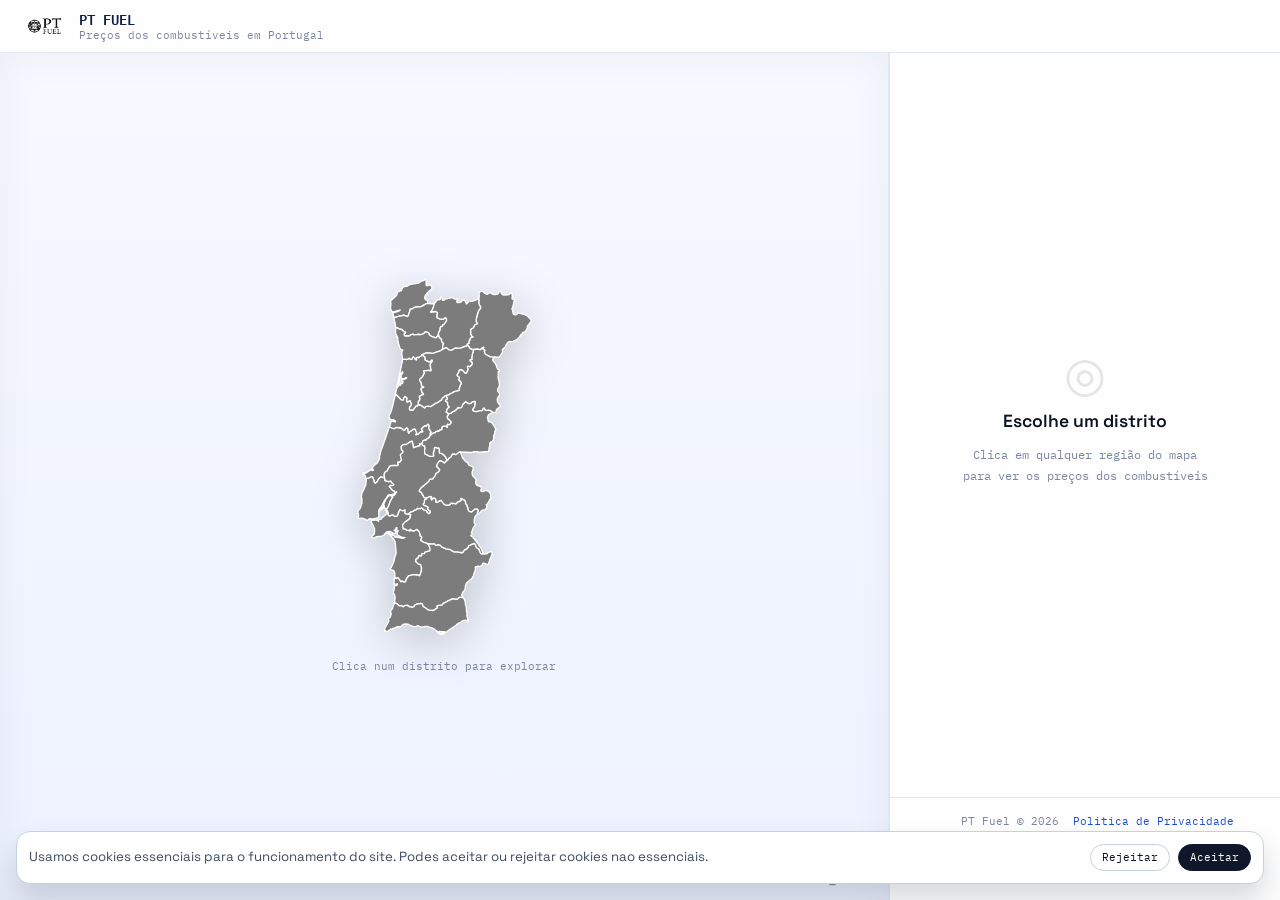
==== commit 2ae63564: "feat: integrate AdSense ads into the application and display them upon data load and district select" ====
--- a/index.html
+++ b/index.html
@@ -208,6 +208,14 @@
 
                     <div id="precoMedio"></div>
 
+                    <!-- Ad Slot 1: Between Price and Filters -->
+                    <div style="margin: 16px 0; display: none;" id="ad-slot-1">
+                        <ins class="adsbygoogle"
+                             style="display:inline-block;width:100%;max-width:728px;height:90px"
+                             data-ad-client="ca-pub-1601336674013871"
+                             data-ad-slot="1234567890"></ins>
+                    </div>
+
                     <div class="filters-grid">
                         <div id="munHover">
                             <h2 id="municipiosTitle"></h2>
@@ -236,6 +244,16 @@
                 </div>
 
                 <div id="filters"></div>
+
+                <!-- Ad Slot 2: Between Filters and Results -->
+                <div style="margin: 16px 0; display: none;" id="ad-slot-2">
+                    <ins class="adsbygoogle"
+                         style="display:block"
+                         data-ad-client="ca-pub-1601336674013871"
+                         data-ad-slot="2345678901"
+                         data-ad-format="auto"
+                         data-full-width-responsive="true"></ins>
+                </div>
 
                 <div id="info"></div>
 
@@ -279,6 +297,24 @@
                 affiliateBaseUrl: ""
             };
         </script>
+
+        <!-- AdSense: Push Ads Initialization -->
+        <script>
+            (adsbygoogle = window.adsbygoogle || []).push({
+                google_ad_client: "ca-pub-1601336674013871",
+                enable_page_level_ads: true
+            });
+
+            // Show ad slots when data loads
+            window.showAdSlots = function() {
+                const adSlots = document.querySelectorAll('[id^="ad-slot-"]');
+                adSlots.forEach(slot => {
+                    slot.style.display = 'block';
+                });
+                (adsbygoogle = window.adsbygoogle || []).push({});
+            };
+        </script>
+
         <script src="js/app/main.js" type="module"></script>
 </body>
 
--- a/css/main.css
+++ b/css/main.css
@@ -398,8 +398,9 @@
   display: flex;
   min-height: 0;
   overflow: hidden;
-  max-width: 1600px;
-  margin: 0 auto;
+  width: 100%;
+  max-width: none;
+  margin: 0;
   background: transparent;
 }
 
@@ -489,7 +490,7 @@
   display: grid;
   grid-template-columns: 320px minmax(0, 1fr) 260px;
   grid-template-areas:
-    "title title title"
+    "filters title title"
     "filters toolbar stats"
     "filters list stats"
     "filters list stats"
@@ -687,10 +688,12 @@
   gap: 16px;
   margin-top: 0;
   position: sticky;
-  top: 116px;
+  top: 0;
   align-self: start;
-  max-height: calc(100vh - 140px);
+  height: calc(100vh - 84px);
   overflow-y: auto;
+  overscroll-behavior: contain;
+  scrollbar-gutter: stable both-edge;
   padding-right: 6px;
 }
 
@@ -732,7 +735,7 @@
 
   .filters-grid {
     position: static;
-    max-height: none;
+    height: auto;
     padding-right: 0;
   }
 
@@ -741,9 +744,23 @@
     margin-top: 0;
   }
 
+  #filters {
+    position: static;
+    top: auto;
+  }
+
   #form.loaded #filters {
     position: static;
     margin: 8px 0 0;
+  }
+
+  .toolbar-grid {
+    grid-template-columns: 1fr;
+  }
+
+  .input-field--sort,
+  .input-field--search {
+    grid-column: span 1;
   }
 }
 
@@ -911,102 +928,122 @@
 #filters {
   display: none;
   flex-shrink: 0;
-  padding: 12px 24px 8px;
+  padding: 0;
   position: sticky;
-  top: 0;
-  background: var(--panel);
+  top: 122px;
+  background: transparent;
   z-index: 6;
-  box-shadow: 0 6px 12px rgba(15, 23, 42, 0.06);
 }
 
 #form.loaded #filters {
   display: block;
   grid-area: toolbar;
   width: 100%;
-  margin: 4px 0 0;
+  margin: 0;
   padding: 0;
-  position: sticky;
-  top: 122px;
-  z-index: 5;
 }
 
 .search-toolbar {
-  display: grid;
-  grid-template-columns:
-    minmax(140px, 200px) minmax(160px, 200px) minmax(260px, 1fr)
-    auto;
-  gap: 14px;
-  align-items: center;
+  display: flex;
+  flex-direction: column;
+  gap: 16px;
   background: var(--card-bg);
   border: 1px solid var(--border);
-  border-radius: 22px;
-  padding: 18px;
+  border-radius: 20px;
+  padding: 18px 20px;
   box-shadow: var(--shadow-soft);
-  backdrop-filter: blur(12px);
-}
-
-.search-toolbar input {
-  flex: none;
+  backdrop-filter: blur(10px);
+  /* width: 100%; */
+}
+
+.toolbar-grid {
+  display: grid;
+  grid-template-columns: minmax(0, 1fr) minmax(160px, 220px);
+  gap: 16px;
+  align-items: end;
+}
+
+.input-field {
+  display: flex;
+  flex-direction: column;
+  gap: 6px;
+}
+
+.input-field--search {
+  grid-column: 1 / span 1;
+}
+
+.input-field--sort {
+  grid-column: 2 / span 1;
+}
+
+.input-label {
+  font-family: var(--mono);
+  font-size: 0.68rem;
+  letter-spacing: 0.06em;
+  text-transform: uppercase;
+  color: var(--text-muted);
+}
+
+.input-field input,
+.input-field select {
   min-width: 0;
-  padding: 9px 12px;
   border: 1px solid var(--border-mid);
   border-radius: var(--r);
+  background: #ffffff;
+  color: var(--text);
   font-size: 0.85rem;
   font-family: var(--sans);
-  background: white;
-  color: var(--text);
+  padding: 10px 12px;
   outline: none;
   transition:
     border-color 0.14s ease,
     box-shadow 0.14s ease;
 }
 
-.search-toolbar input:focus {
-  border-color: var(--border-mid);
-  box-shadow: 0 0 0 3px rgba(17, 24, 39, 0.06);
-}
-
-.search-toolbar label {
-  font-family: var(--mono);
-  font-size: 0.69rem;
-  color: var(--text);
-  font-weight: 600;
-  white-space: nowrap;
-}
-
-.search-toolbar select {
-  border: 1px solid var(--border-mid);
-  border-radius: var(--r-sm);
-  background: white;
-  color: var(--text);
-  padding: 8px 9px;
+.input-field select {
+  font-family: var(--mono);
   font-size: 0.76rem;
-  font-family: var(--mono);
+}
+
+.input-field input:focus,
+.input-field select:focus {
+  border-color: var(--accent);
+  box-shadow: 0 0 0 3px rgba(15, 31, 75, 0.08);
 }
 
 .pagination {
+  width: 100%;
   display: flex;
   align-items: center;
-  gap: 8px;
-  margin-top: 9px;
-  padding: 0 2px;
+  justify-content: space-between;
+  flex-wrap: wrap;
+  gap: 10px;
+  padding-top: 10px;
+  border-top: 1px solid var(--border);
 }
 
 .page-btn {
-  border: 1px solid var(--border);
-  border-radius: var(--r-sm);
-  padding: 5px 12px;
-  font-size: 0.74rem;
-  font-family: var(--mono);
-  background: white;
-  color: var(--text);
+  display: inline-flex;
+  align-items: center;
+  justify-content: center;
+  gap: 6px;
+  border-radius: var(--r-pill);
+  padding: 7px 18px;
+  font-size: 0.75rem;
+  font-family: var(--mono);
+  background: var(--accent);
+  color: #ffffff;
+  border: 1px solid var(--accent);
   cursor: pointer;
-  transition: all 0.14s ease;
+  transition:
+    transform 0.12s ease,
+    background 0.12s ease;
 }
 
 .page-btn:not(:disabled):hover {
-  border-color: var(--border-mid);
-  background: var(--pill-hover);
+  background: var(--accent-soft);
+  transform: translateY(-1px);
 }
 
 .page-btn:disabled {
@@ -1016,7 +1053,7 @@
 
 .page-info {
   font-family: var(--mono);
-  font-size: 0.74rem;
+  font-size: 0.75rem;
   color: var(--text-muted);
 }
 
@@ -1356,13 +1393,9 @@
     grid-template-columns: repeat(2, minmax(0, 1fr));
   }
 
-  .search-toolbar {
-    grid-template-columns: 1fr;
-  }
-
   .filters-grid {
     position: static;
-    max-height: none;
+    height: auto;
     padding-right: 0;
   }
 
@@ -1390,6 +1423,30 @@
     background: transparent;
   }
 
+  .search-toolbar {
+    padding: 18px;
+  }
+
+  .toolbar-grid {
+    grid-template-columns: 1fr;
+  }
+
+  .input-field--sort,
+  .input-field--search {
+    grid-column: span 1;
+  }
+
+  .toolbar-pill,
+  .pagination {
+    width: 100%;
+    justify-content: center;
+  }
+
+  .page-info {
+    text-align: center;
+    width: 100%;
+  }
+
   .site-footer {
     padding: 12px 0 0;
     margin-bottom: 14px;
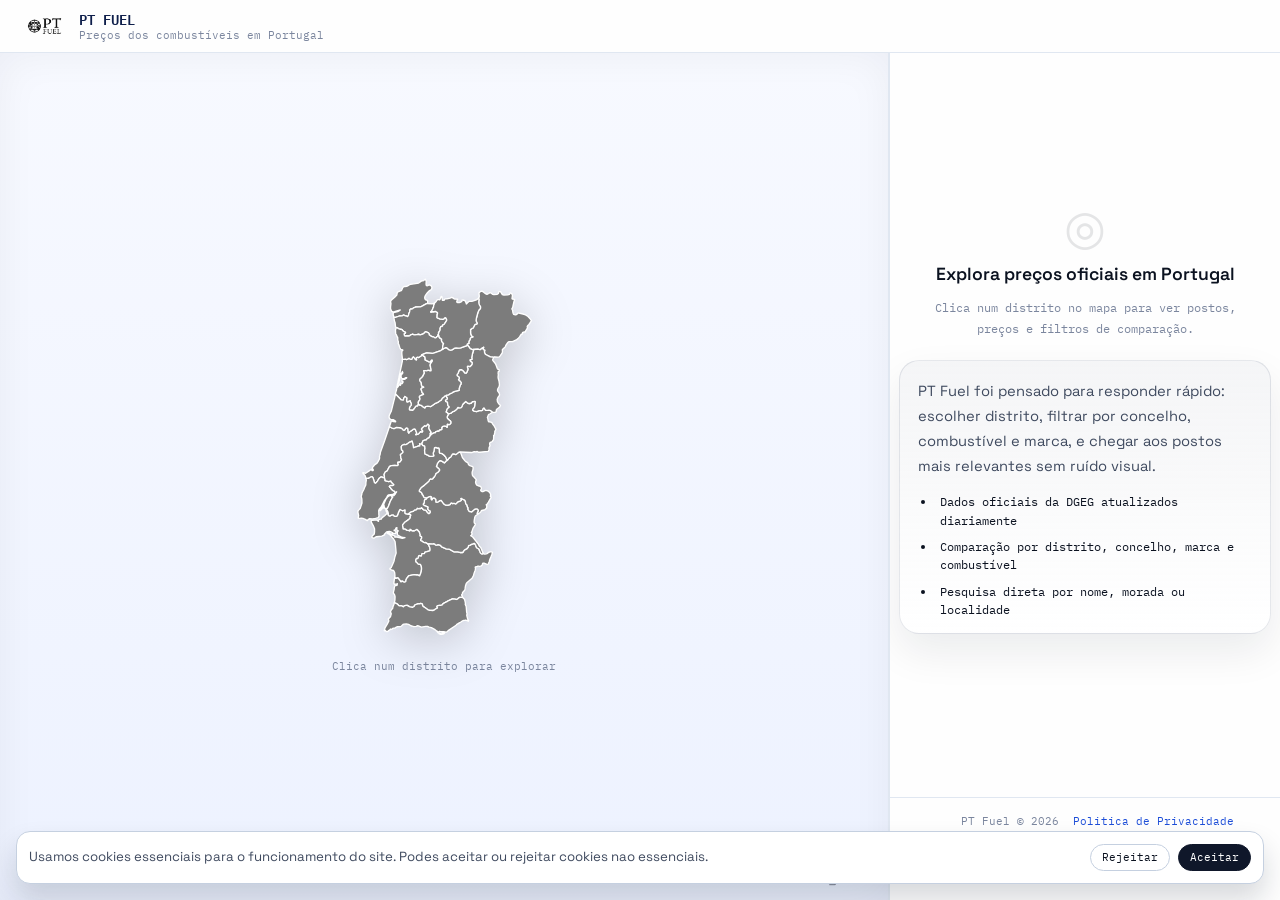
==== commit 6d17bd10: "feat: enhance homepage introduction with new content and styling" ====
--- a/index.html
+++ b/index.html
@@ -189,8 +189,18 @@
 
                 <div id="panelEmpty">
                     <div class="empty-icon">◎</div>
-                    <p class="empty-title">Escolhe um distrito</p>
-                    <p class="empty-sub">Clica em qualquer região do mapa<br>para ver os preços dos combustíveis</p>
+                    <p class="empty-title">Explora preços oficiais em Portugal</p>
+                    <p class="empty-sub">Clica num distrito no mapa para ver postos, preços e filtros de comparação.</p>
+
+                    <div class="home-intro">
+                        <p class="home-intro-lead">PT Fuel foi pensado para responder rápido: escolher distrito, filtrar
+                            por concelho, combustível e marca, e chegar aos postos mais relevantes sem ruído visual.</p>
+                        <ul class="home-intro-list">
+                            <li>Dados oficiais da DGEG atualizados diariamente</li>
+                            <li>Comparação por distrito, concelho, marca e combustível</li>
+                            <li>Pesquisa direta por nome, morada ou localidade</li>
+                        </ul>
+                    </div>
                 </div>
 
                 <div class="panel-content">
@@ -207,14 +217,6 @@
                     </div>
 
                     <div id="precoMedio"></div>
-
-                    <!-- Ad Slot 1: Between Price and Filters -->
-                    <div style="margin: 16px 0; display: none;" id="ad-slot-1">
-                        <ins class="adsbygoogle"
-                             style="display:inline-block;width:100%;max-width:728px;height:90px"
-                             data-ad-client="ca-pub-1601336674013871"
-                             data-ad-slot="1234567890"></ins>
-                    </div>
 
                     <div class="filters-grid">
                         <div id="munHover">
@@ -244,16 +246,6 @@
                 </div>
 
                 <div id="filters"></div>
-
-                <!-- Ad Slot 2: Between Filters and Results -->
-                <div style="margin: 16px 0; display: none;" id="ad-slot-2">
-                    <ins class="adsbygoogle"
-                         style="display:block"
-                         data-ad-client="ca-pub-1601336674013871"
-                         data-ad-slot="2345678901"
-                         data-ad-format="auto"
-                         data-full-width-responsive="true"></ins>
-                </div>
 
                 <div id="info"></div>
 
@@ -298,23 +290,6 @@
             };
         </script>
 
-        <!-- AdSense: Push Ads Initialization -->
-        <script>
-            (adsbygoogle = window.adsbygoogle || []).push({
-                google_ad_client: "ca-pub-1601336674013871",
-                enable_page_level_ads: true
-            });
-
-            // Show ad slots when data loads
-            window.showAdSlots = function() {
-                const adSlots = document.querySelectorAll('[id^="ad-slot-"]');
-                adSlots.forEach(slot => {
-                    slot.style.display = 'block';
-                });
-                (adsbygoogle = window.adsbygoogle || []).push({});
-            };
-        </script>
-
         <script src="js/app/main.js" type="module"></script>
 </body>
 
--- a/css/main.css
+++ b/css/main.css
@@ -514,6 +514,44 @@
   text-align: center;
 }
 
+.home-intro {
+  width: 100%;
+  max-width: 540px;
+  margin-top: 10px;
+  padding: 18px 18px 14px;
+  border: 1px solid rgba(15, 31, 75, 0.1);
+  border-radius: 20px;
+  background: linear-gradient(
+    180deg,
+    rgba(15, 31, 75, 0.04),
+    rgba(255, 255, 255, 0.94)
+  );
+  box-shadow: var(--shadow-soft);
+  text-align: left;
+}
+
+.home-intro-lead {
+  margin: 0;
+  font-size: 0.92rem;
+  line-height: 1.7;
+  color: var(--text-2);
+}
+
+.home-intro-list {
+  margin: 14px 0 0;
+  padding-left: 18px;
+  display: grid;
+  gap: 8px;
+  color: var(--text);
+  font-family: var(--mono);
+  font-size: 0.74rem;
+  line-height: 1.55;
+}
+
+.home-intro-list li {
+  padding-left: 4px;
+}
+
 /* Show empty state when panel is NOT yet loaded */
 #form:not(.loaded) #panelEmpty {
   display: flex;
@@ -1403,6 +1441,11 @@
     max-width: 100%;
   }
 
+  .home-intro {
+    max-width: none;
+    padding: 16px;
+  }
+
   .panel-content {
     overflow-y: visible;
   }
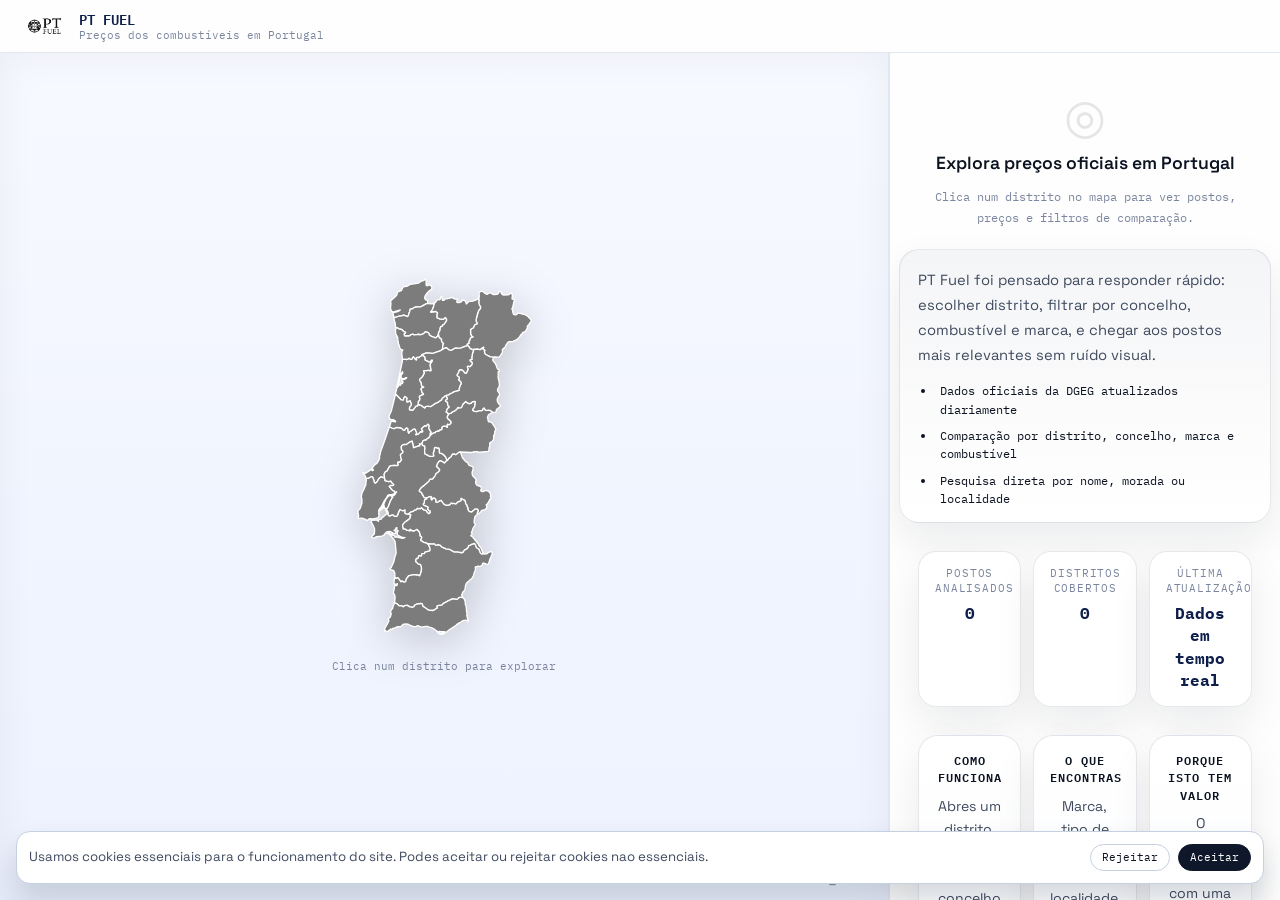
==== commit bdf02ff8: "feat: add homepage statistics and layout enhancements for better user experience" ====
--- a/index.html
+++ b/index.html
@@ -10,6 +10,9 @@
         content="precos combustiveis portugal, gasoleo, gasolina, GPL, postos de abastecimento, distritos portugal" />
     <meta name="author" content="PT Fuel" />
     <meta name="viewport" content="width=device-width, initial-scale=1" />
+    <meta http-equiv="Cache-Control" content="no-cache, no-store, must-revalidate" />
+    <meta http-equiv="Pragma" content="no-cache" />
+    <meta http-equiv="Expires" content="0" />
     <meta name="robots" content="index,follow,max-image-preview:large" />
     <link rel="canonical" href="https://ptfuel.pt/" />
 
@@ -33,9 +36,9 @@
     <link rel="shortcut icon" href="img/logo.png" />
     <!-- Place favicon.ico in the root directory -->
 
-    <link rel="stylesheet" href="css/normalize.css" />
-    <link rel="stylesheet" href="css/main.css" />
-    <link rel="stylesheet" href="css/app.css" />
+    <link rel="stylesheet" href="css/normalize.css?v=20260413" />
+    <link rel="stylesheet" href="css/main.css?v=20260413" />
+    <link rel="stylesheet" href="css/app.css?v=20260413" />
     <link rel="preconnect" href="https://fonts.googleapis.com">
     <link rel="preconnect" href="https://fonts.gstatic.com" crossorigin>
     <link
@@ -54,19 +57,6 @@
         }
     </script>
 
-    <!-- Google AdSense -->
-    <script async src="https://pagead2.googlesyndication.com/pagead/js/adsbygoogle.js?client=ca-pub-1601336674013871"
-        crossorigin="anonymous"></script>
-
-    <!-- Google Analytics 4 -->
-    <script async src="https://www.googletagmanager.com/gtag/js?id=G-LFE3L60B2Q"></script>
-    <script>
-        window.dataLayer = window.dataLayer || [];
-        function gtag() { dataLayer.push(arguments); }
-        gtag('js', new Date());
-        gtag('config', 'G-LFE3L60B2Q');
-    </script>
-
     <!-- SEO: Additional Meta Tags -->
     <meta name="language" content="Portuguese" />
     <meta name="revisit-after" content="7 days" />
@@ -201,6 +191,40 @@
                             <li>Pesquisa direta por nome, morada ou localidade</li>
                         </ul>
                     </div>
+
+                    <div class="home-snapshot" id="homeSnapshot" aria-live="polite">
+                        <div class="home-stat">
+                            <span class="home-stat-label">Postos analisados</span>
+                            <strong class="home-stat-value" id="homeStatPosts">--</strong>
+                        </div>
+                        <div class="home-stat">
+                            <span class="home-stat-label">Distritos cobertos</span>
+                            <strong class="home-stat-value" id="homeStatDistricts">--</strong>
+                        </div>
+                        <div class="home-stat">
+                            <span class="home-stat-label">Última atualização</span>
+                            <strong class="home-stat-value" id="homeStatUpdated">--</strong>
+                        </div>
+                    </div>
+
+                    <div class="home-content-grid">
+                        <article class="home-card">
+                            <h2>Como funciona</h2>
+                            <p>Abres um distrito, restringes por concelho e combustível, e vês uma lista ordenada com o
+                                preço mais baixo primeiro. A pesquisa direta ajuda a encontrar o posto certo sem
+                                depender do mapa.</p>
+                        </article>
+                        <article class="home-card">
+                            <h2>O que encontras</h2>
+                            <p>Marca, tipo de combustível, morada, localidade, data de atualização e ligação para mapa.
+                                É uma página utilitária, não uma landing page vazia.</p>
+                        </article>
+                        <article class="home-card">
+                            <h2>Porque isto tem valor</h2>
+                            <p>O utilizador chega com uma intenção clara: comparar preços reais e tomar uma decisão
+                                rápida. Esse comportamento é exatamente o que justifica uma página de conteúdo útil.</p>
+                        </article>
+                    </div>
                 </div>
 
                 <div class="panel-content">
@@ -281,16 +305,16 @@
             window.jQuery ||
                 document.write('<script src="js/vendor/jquery-3.4.0.min.js"><\/script>');
         </script>
-        <script src="js/plugins.js"></script>
+        <script src="js/plugins.js?v=20260413"></script>
         <script>
             window.PTFUEL_MONETIZATION = {
-                gaMeasurementId: "",
-                adsenseClientId: "",
+                gaMeasurementId: "G-LFE3L60B2Q",
+                adsenseClientId: "ca-pub-1601336674013871",
                 affiliateBaseUrl: ""
             };
         </script>
 
-        <script src="js/app/main.js" type="module"></script>
+        <script src="js/app/main.js?v=20260413" type="module"></script>
 </body>
 
 </html>
--- a/css/main.css
+++ b/css/main.css
@@ -552,6 +552,72 @@
   padding-left: 4px;
 }
 
+.home-snapshot {
+  width: 100%;
+  margin-top: 18px;
+  display: grid;
+  grid-template-columns: repeat(3, minmax(0, 1fr));
+  gap: 12px;
+}
+
+.home-stat {
+  padding: 14px 16px;
+  border: 1px solid rgba(15, 31, 75, 0.1);
+  border-radius: 18px;
+  background: rgba(255, 255, 255, 0.88);
+  box-shadow: var(--shadow-soft);
+  display: flex;
+  flex-direction: column;
+  gap: 6px;
+}
+
+.home-stat-label {
+  font-family: var(--mono);
+  font-size: 0.66rem;
+  letter-spacing: 0.08em;
+  text-transform: uppercase;
+  color: var(--text-muted);
+}
+
+.home-stat-value {
+  font-family: var(--mono);
+  font-size: 1rem;
+  font-weight: 700;
+  color: var(--accent);
+}
+
+.home-content-grid {
+  width: 100%;
+  margin-top: 18px;
+  display: grid;
+  grid-template-columns: repeat(3, minmax(0, 1fr));
+  gap: 12px;
+}
+
+.home-card {
+  padding: 16px 16px 14px;
+  border: 1px solid rgba(15, 31, 75, 0.1);
+  border-radius: 20px;
+  background: linear-gradient(
+    180deg,
+    rgba(255, 255, 255, 0.96),
+    rgba(245, 248, 255, 0.96)
+  );
+  box-shadow: var(--shadow-soft);
+}
+
+.home-card h2 {
+  margin: 0 0 8px !important;
+  font-size: 0.78rem !important;
+}
+
+.home-card p {
+  margin: 0;
+  font-size: 0.88rem;
+  line-height: 1.65;
+  color: var(--text-2);
+}
+
 /* Show empty state when panel is NOT yet loaded */
 #form:not(.loaded) #panelEmpty {
   display: flex;
@@ -1446,6 +1512,11 @@
     padding: 16px;
   }
 
+  .home-snapshot,
+  .home-content-grid {
+    grid-template-columns: 1fr;
+  }
+
   .panel-content {
     overflow-y: visible;
   }
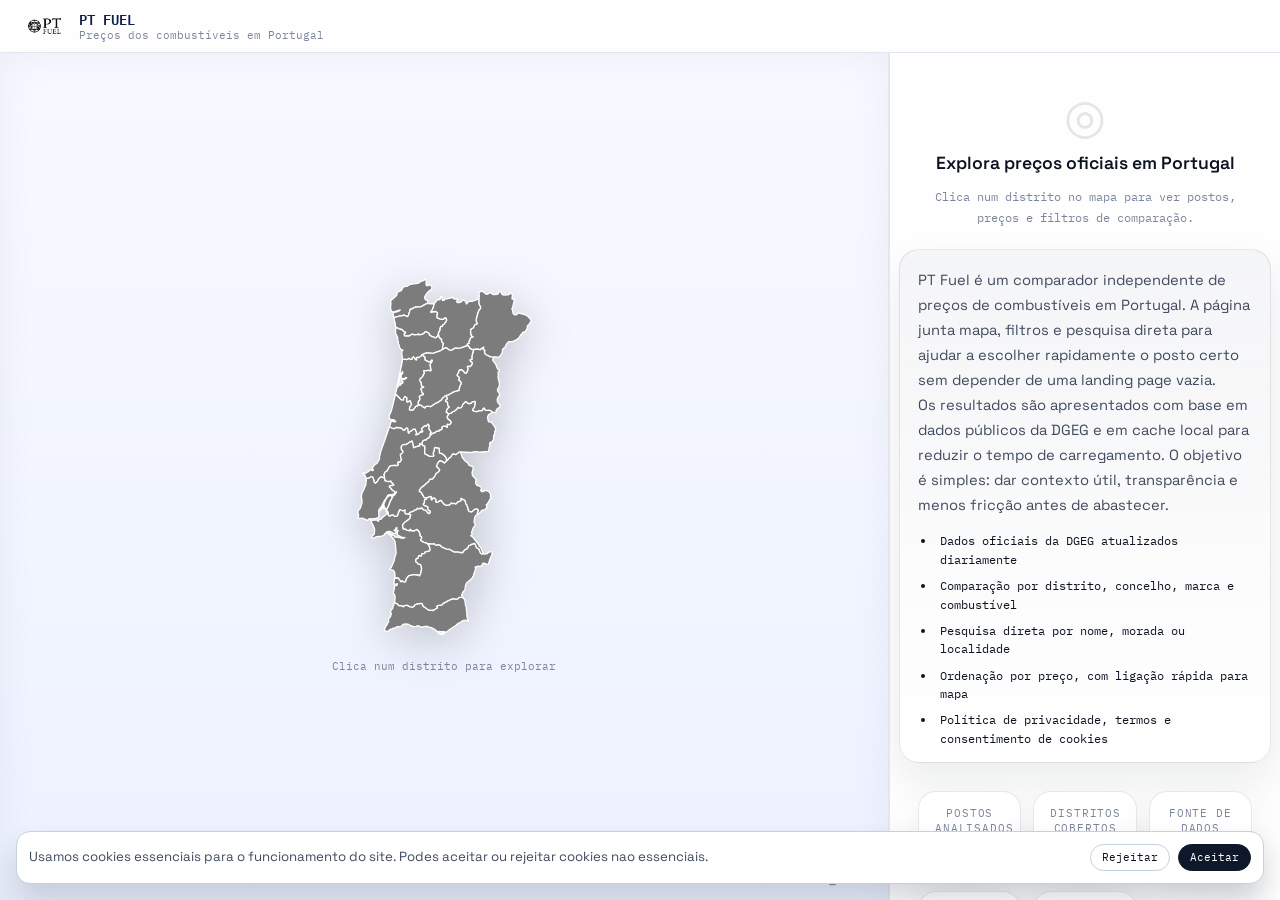
==== commit d1c0966e: "feat: enhance homepage with FAQ schema, improved content, and additional statistics" ====
--- a/index.html
+++ b/index.html
@@ -56,6 +56,46 @@
             "description": "Comparador de precos de combustiveis em Portugal"
         }
     </script>
+    <script type="application/ld+json">
+        {
+            "@context": "https://schema.org",
+            "@type": "FAQPage",
+            "mainEntity": [
+                {
+                    "@type": "Question",
+                    "name": "Como o PT Fuel apresenta os preços?",
+                    "acceptedAnswer": {
+                        "@type": "Answer",
+                        "text": "O PT Fuel cruza dados públicos da DGEG com filtros por distrito, concelho, marca e combustível para mostrar uma comparação rápida e prática."
+                    }
+                },
+                {
+                    "@type": "Question",
+                    "name": "Os dados são atualizados com que frequência?",
+                    "acceptedAnswer": {
+                        "@type": "Answer",
+                        "text": "O site procura atualizar a base diariamente e guarda cache local no navegador para reduzir o tempo de carregamento quando voltas a consultar a página."
+                    }
+                },
+                {
+                    "@type": "Question",
+                    "name": "O que posso fazer se um distrito não mostrar resultados?",
+                    "acceptedAnswer": {
+                        "@type": "Answer",
+                        "text": "Podes mudar de distrito, limpar filtros ou voltar a carregar a página. Se a origem pública estiver temporariamente indisponível, o site tenta usar o cache local."
+                    }
+                },
+                {
+                    "@type": "Question",
+                    "name": "O PT Fuel vende combustível ou representa uma marca?",
+                    "acceptedAnswer": {
+                        "@type": "Answer",
+                        "text": "Não. O PT Fuel é um comparador independente e informativo, criado para ajudar a encontrar postos e preços de forma rápida."
+                    }
+                }
+            ]
+        }
+    </script>
 
     <!-- SEO: Additional Meta Tags -->
     <meta name="language" content="Portuguese" />
@@ -183,12 +223,21 @@
                     <p class="empty-sub">Clica num distrito no mapa para ver postos, preços e filtros de comparação.</p>
 
                     <div class="home-intro">
-                        <p class="home-intro-lead">PT Fuel foi pensado para responder rápido: escolher distrito, filtrar
-                            por concelho, combustível e marca, e chegar aos postos mais relevantes sem ruído visual.</p>
+                        <p class="home-intro-lead">PT Fuel é um comparador independente de preços de combustíveis em
+                            Portugal.
+                            A página junta mapa, filtros e pesquisa direta para ajudar a escolher rapidamente o posto
+                            certo
+                            sem depender de uma landing page vazia.</p>
+                        <p class="home-intro-lead">Os resultados são apresentados com base em dados públicos da DGEG e
+                            em
+                            cache local para reduzir o tempo de carregamento. O objetivo é simples: dar contexto útil,
+                            transparência e menos fricção antes de abastecer.</p>
                         <ul class="home-intro-list">
                             <li>Dados oficiais da DGEG atualizados diariamente</li>
                             <li>Comparação por distrito, concelho, marca e combustível</li>
                             <li>Pesquisa direta por nome, morada ou localidade</li>
+                            <li>Ordenação por preço, com ligação rápida para mapa</li>
+                            <li>Política de privacidade, termos e consentimento de cookies</li>
                         </ul>
                     </div>
 
@@ -200,6 +249,14 @@
                         <div class="home-stat">
                             <span class="home-stat-label">Distritos cobertos</span>
                             <strong class="home-stat-value" id="homeStatDistricts">--</strong>
+                        </div>
+                        <div class="home-stat">
+                            <span class="home-stat-label">Fonte de dados</span>
+                            <strong class="home-stat-value" id="homeStatSource">DGEG</strong>
+                        </div>
+                        <div class="home-stat">
+                            <span class="home-stat-label">Modo de consulta</span>
+                            <strong class="home-stat-value" id="homeStatMode">Mapa + pesquisa</strong>
                         </div>
                         <div class="home-stat">
                             <span class="home-stat-label">Última atualização</span>
@@ -221,8 +278,29 @@
                         </article>
                         <article class="home-card">
                             <h2>Porque isto tem valor</h2>
-                            <p>O utilizador chega com uma intenção clara: comparar preços reais e tomar uma decisão
-                                rápida. Esse comportamento é exatamente o que justifica uma página de conteúdo útil.</p>
+                            <p>O utilizador chega com uma intenção clara: comparar preços reais, filtrar por localização
+                                e
+                                tomar uma decisão rápida. Esse comportamento é exatamente o que justifica uma página de
+                                conteúdo útil e não apenas uma vitrine vazia.</p>
+                        </article>
+                        <article class="home-card">
+                            <h2>Fonte e atualização</h2>
+                            <p>Os dados são obtidos de uma origem pública e o site mantém uma cache local para acelerar
+                                o carregamento. Quando a API está disponível, a página volta a sincronizar e atualiza os
+                                indicadores da vista principal.</p>
+                        </article>
+                        <article class="home-card">
+                            <h2>Como interpretar os resultados</h2>
+                            <p>O preço mostrado depende do distrito, do concelho, da marca e do tipo de combustível.
+                                Também podes ordenar por preço e abrir a localização em mapa para confirmar o posto
+                                antes
+                                de sair de casa.</p>
+                        </article>
+                        <article class="home-card">
+                            <h2>Perguntas frequentes</h2>
+                            <p>Se algum resultado parecer em falta, volta ao mapa, limpa filtros ou recarrega a página.
+                                O site foi desenhado para continuar útil mesmo quando a origem externa está lenta ou
+                                indisponível temporariamente.</p>
                         </article>
                     </div>
                 </div>
@@ -277,7 +355,7 @@
                     <span>PT Fuel © 2026</span>
                     <a href="privacy.html">Politica de Privacidade</a>
                     <a href="termos.html">Termos de Utilizacao</a>
-                    <span>Projeto pronto para publicidade e afiliacao</span>
+                    <span>Projeto independente com foco em utilidade, transparencia e publicidade responsavel</span>
                 </footer>
 
             </div>
